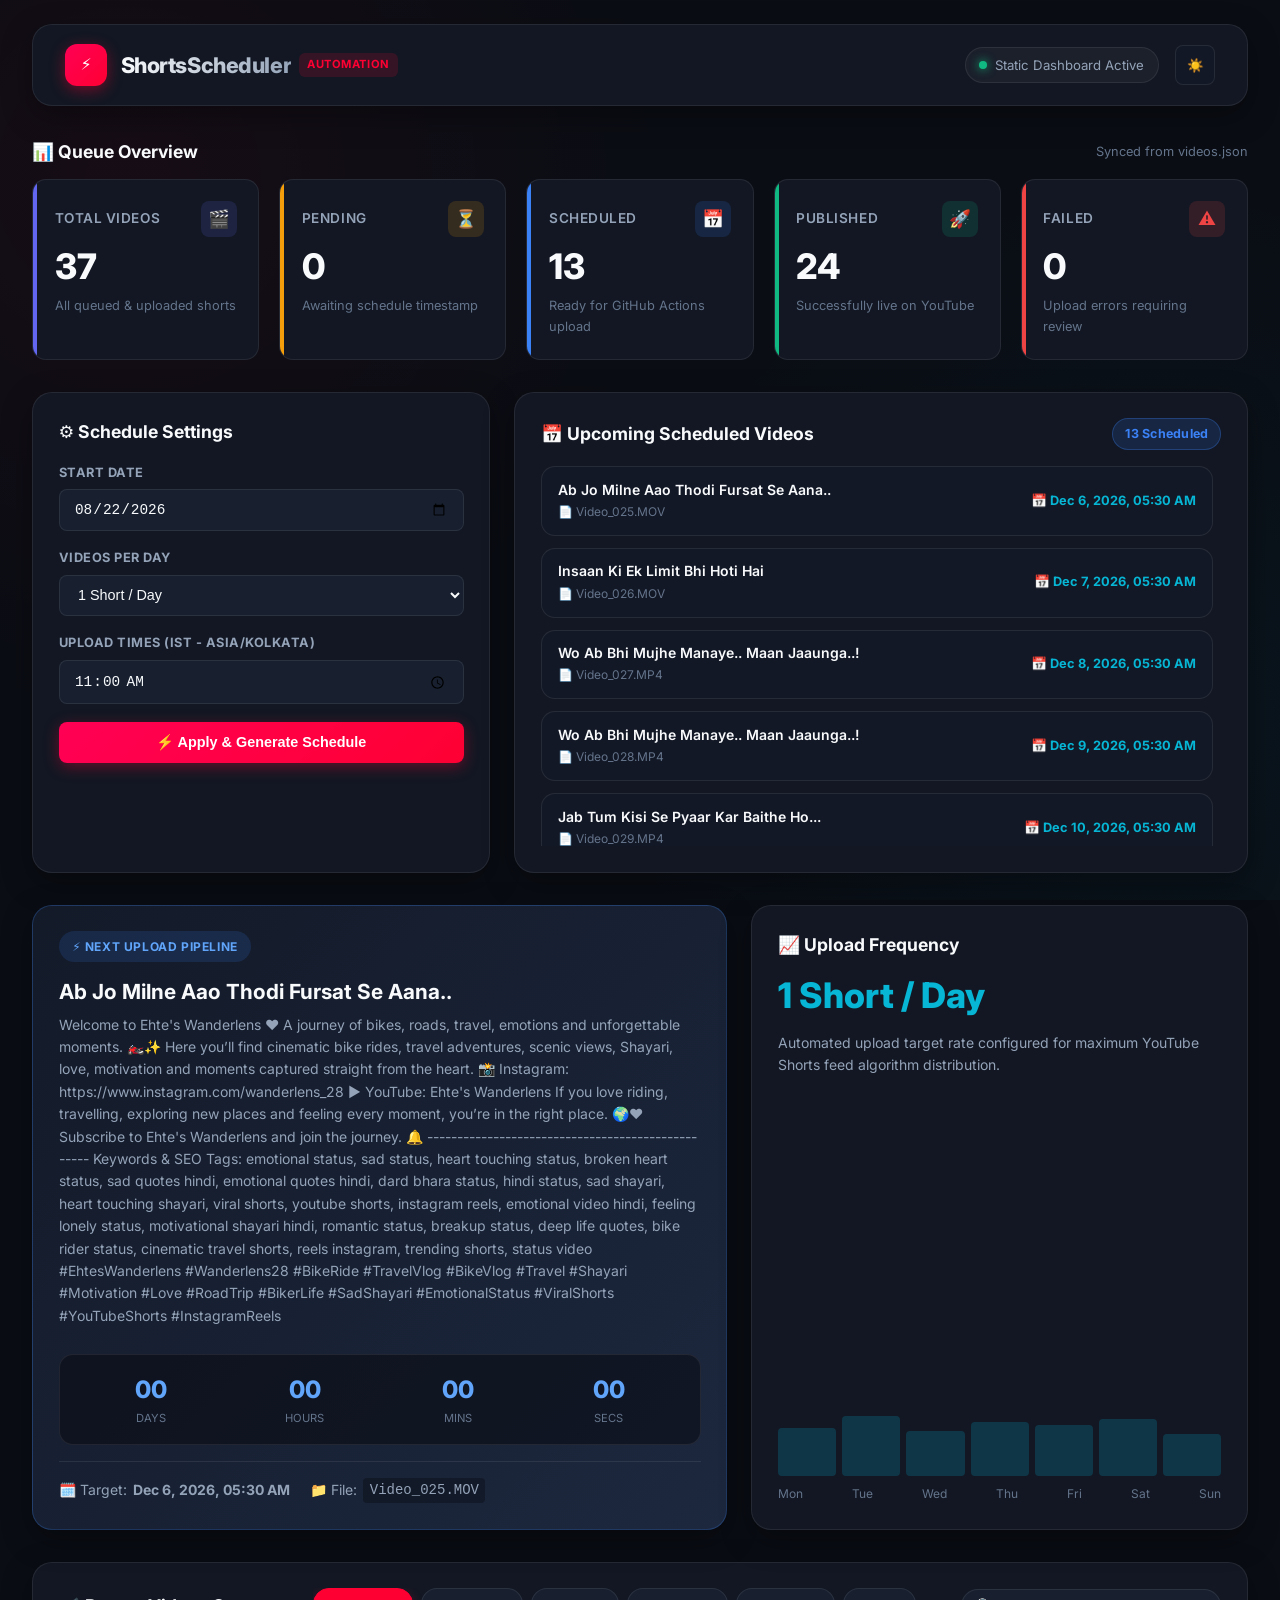
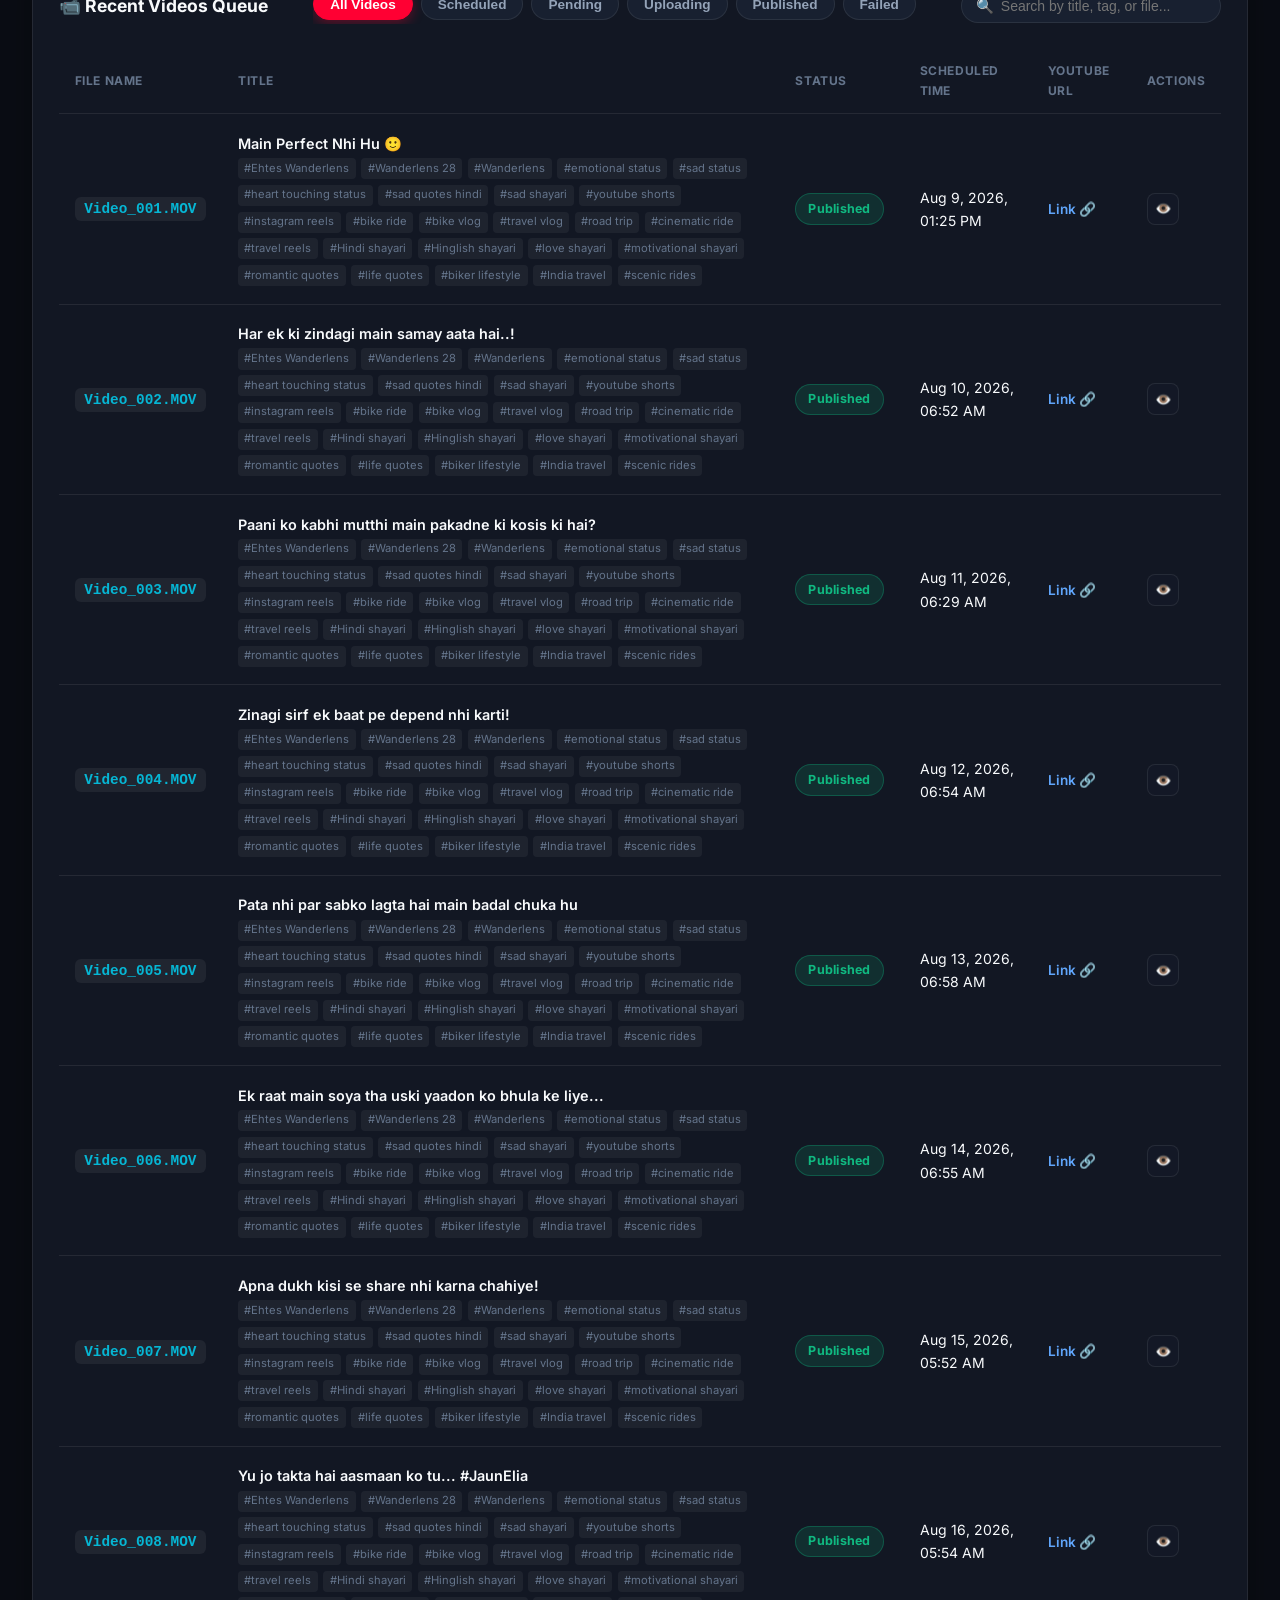
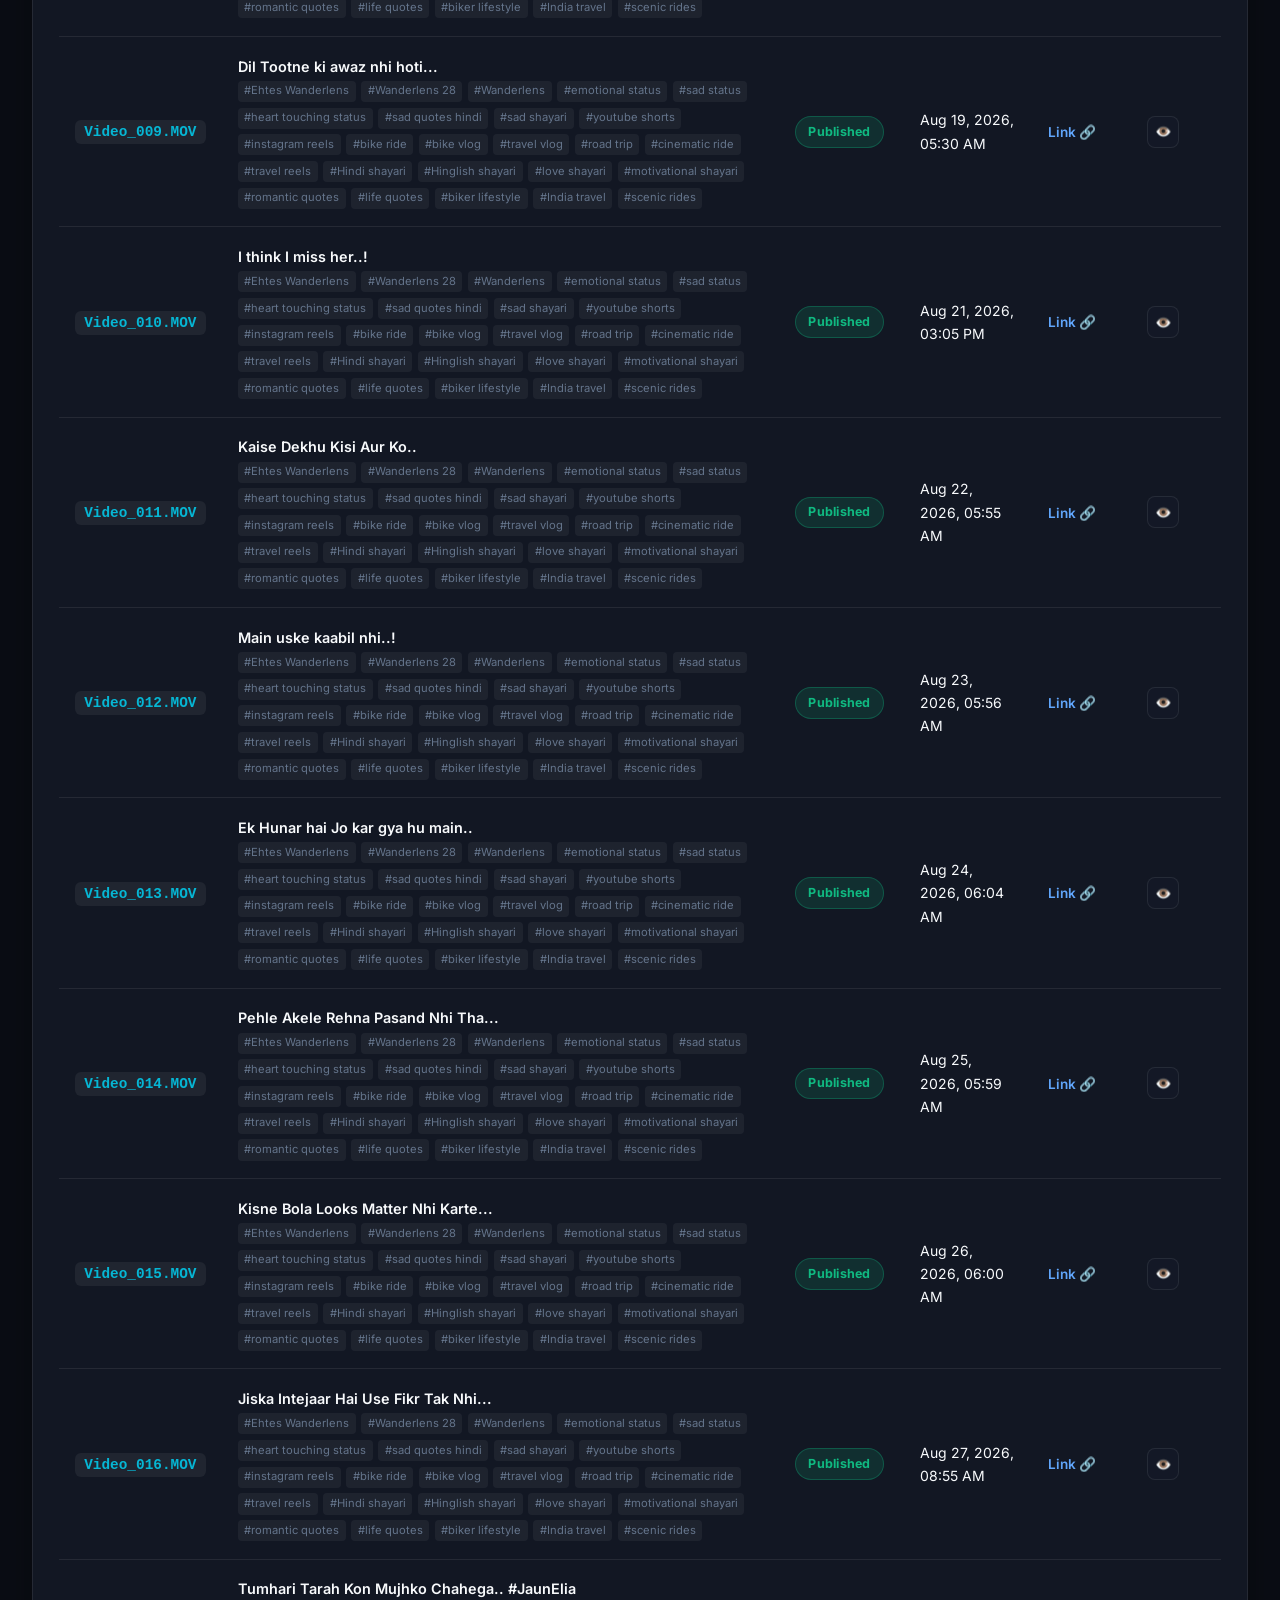
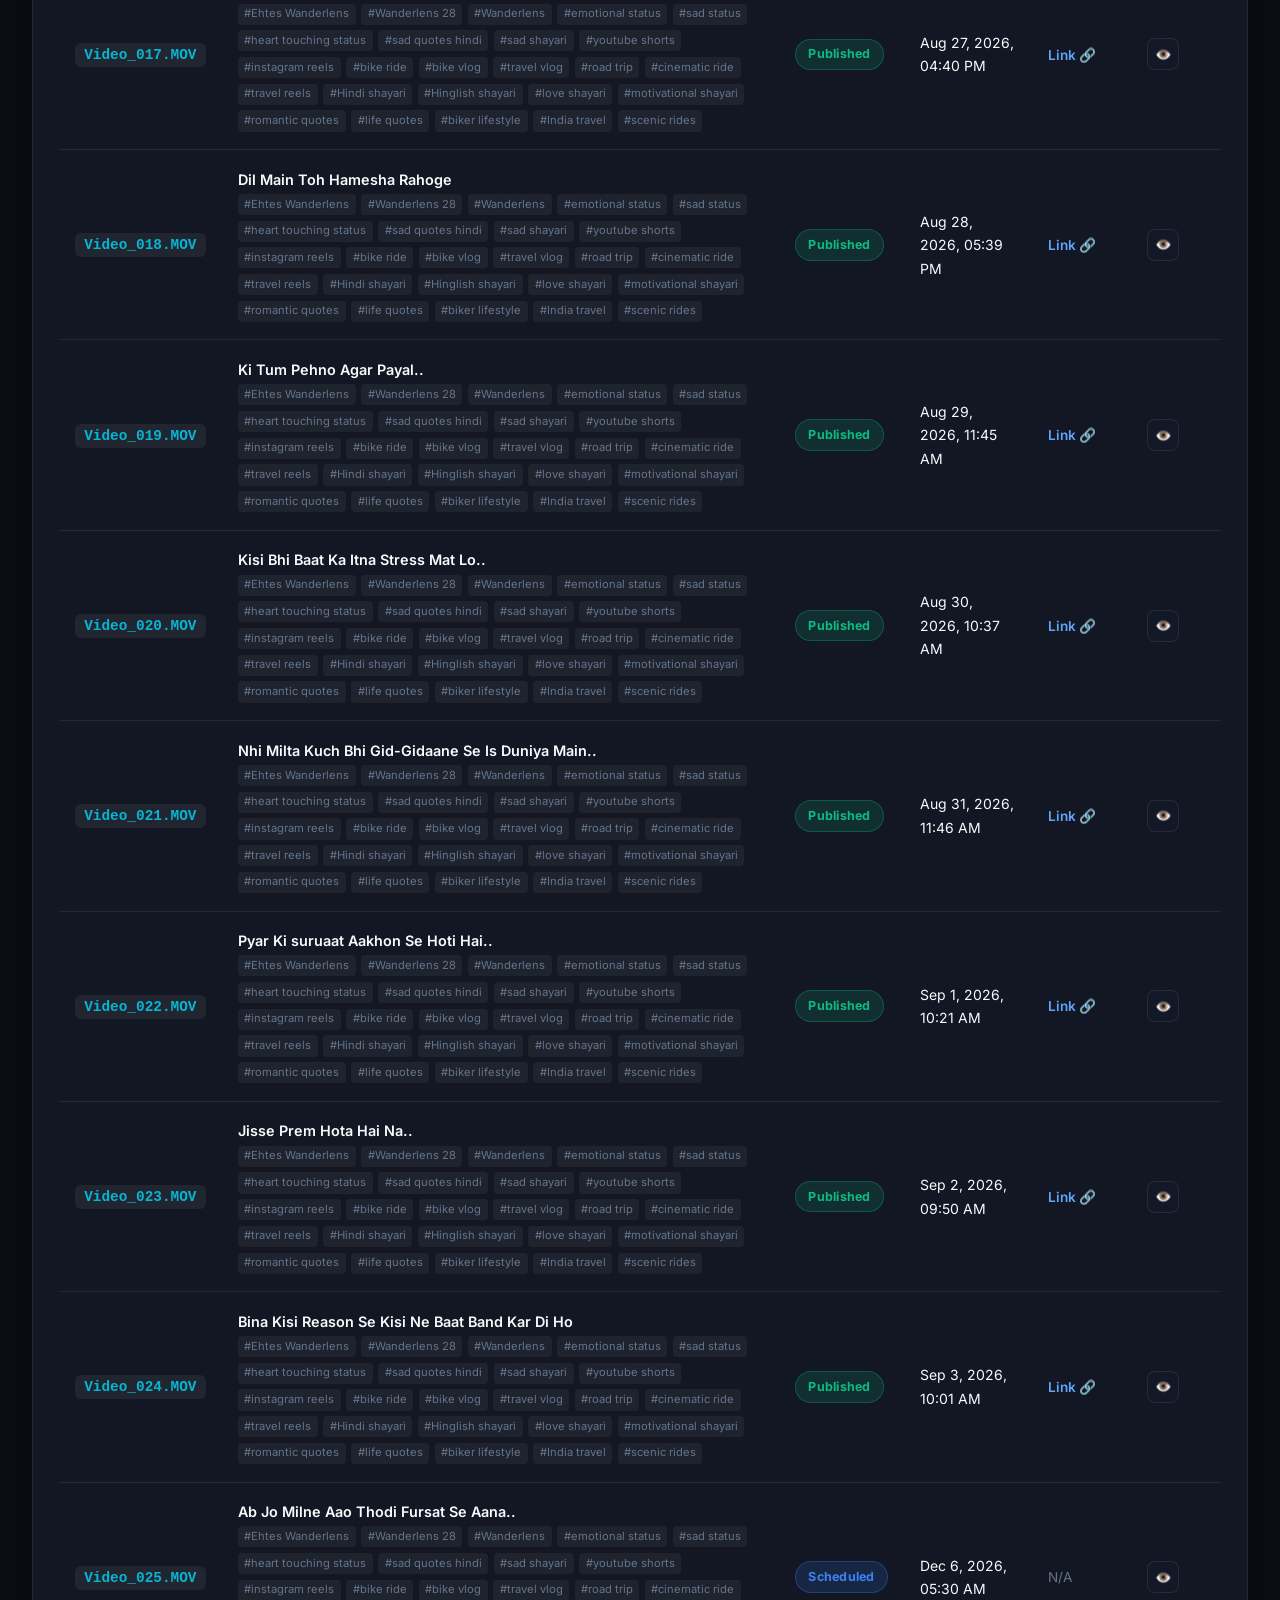
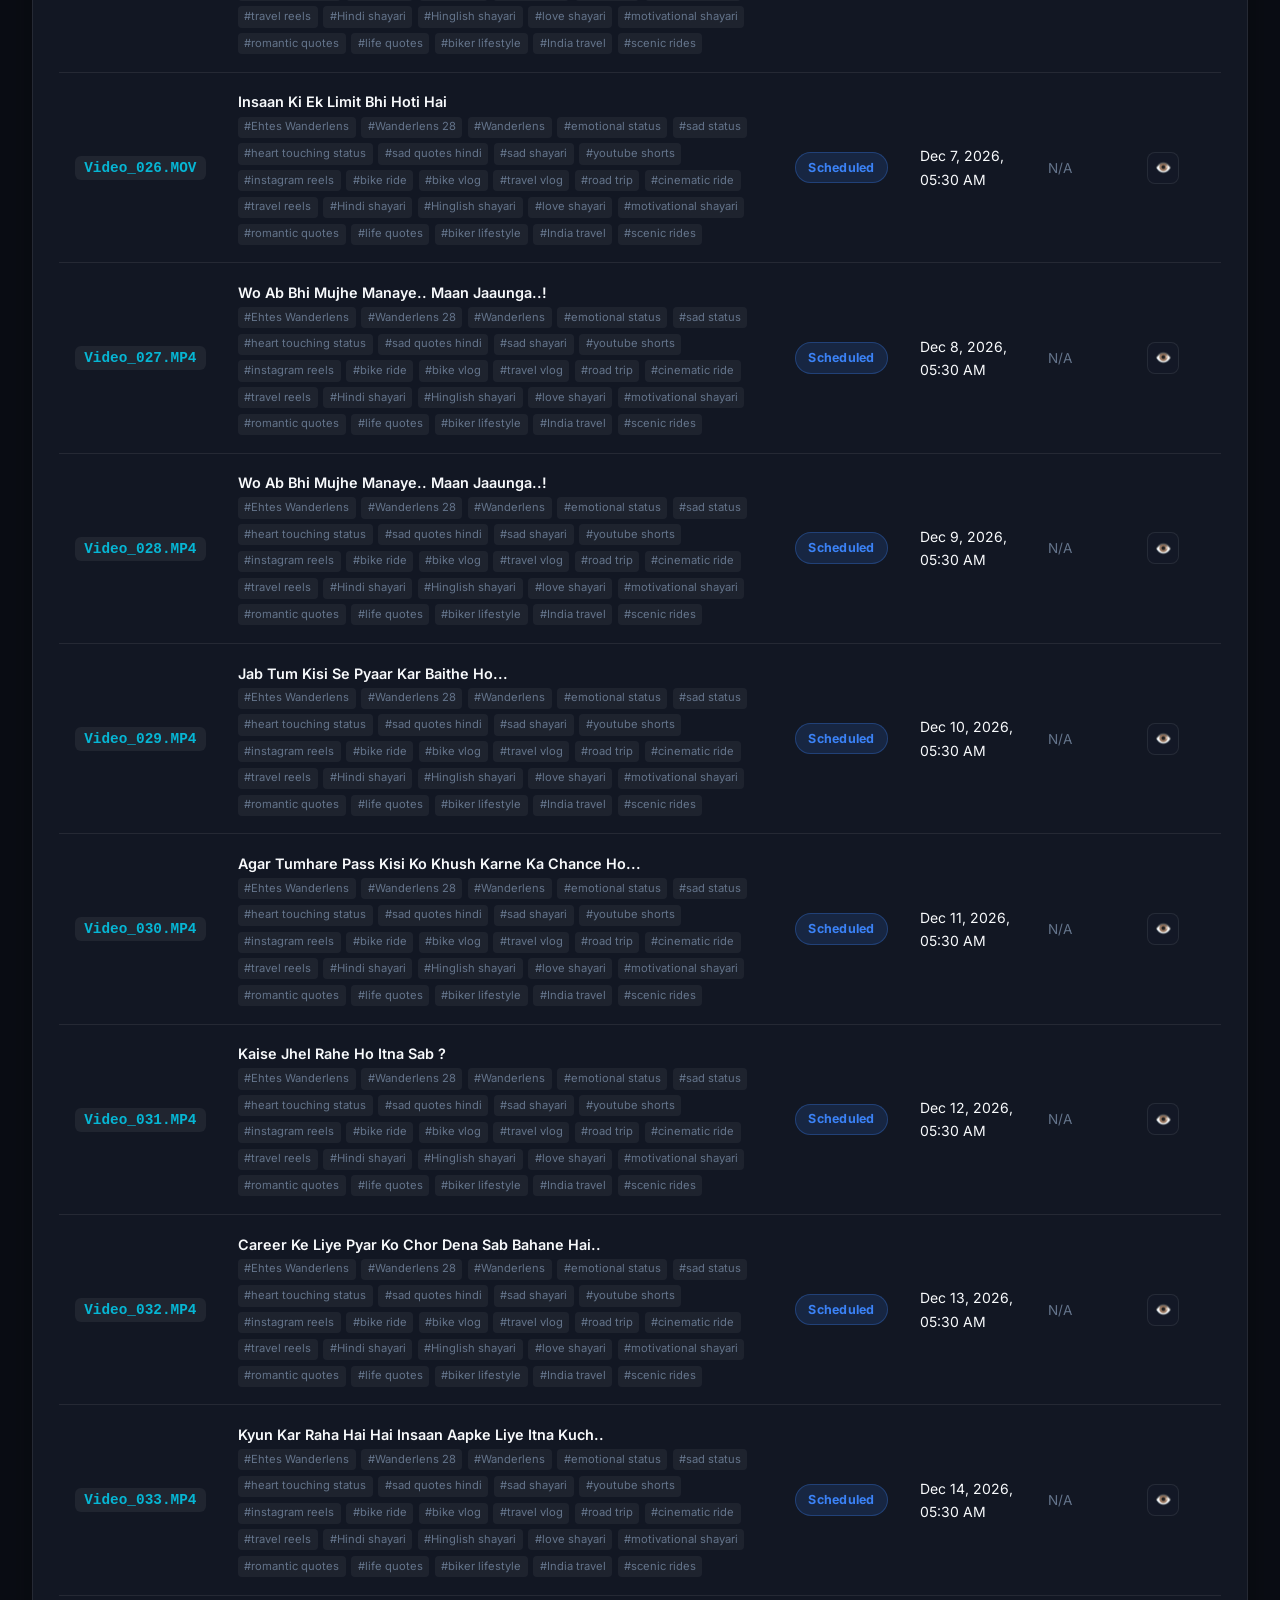
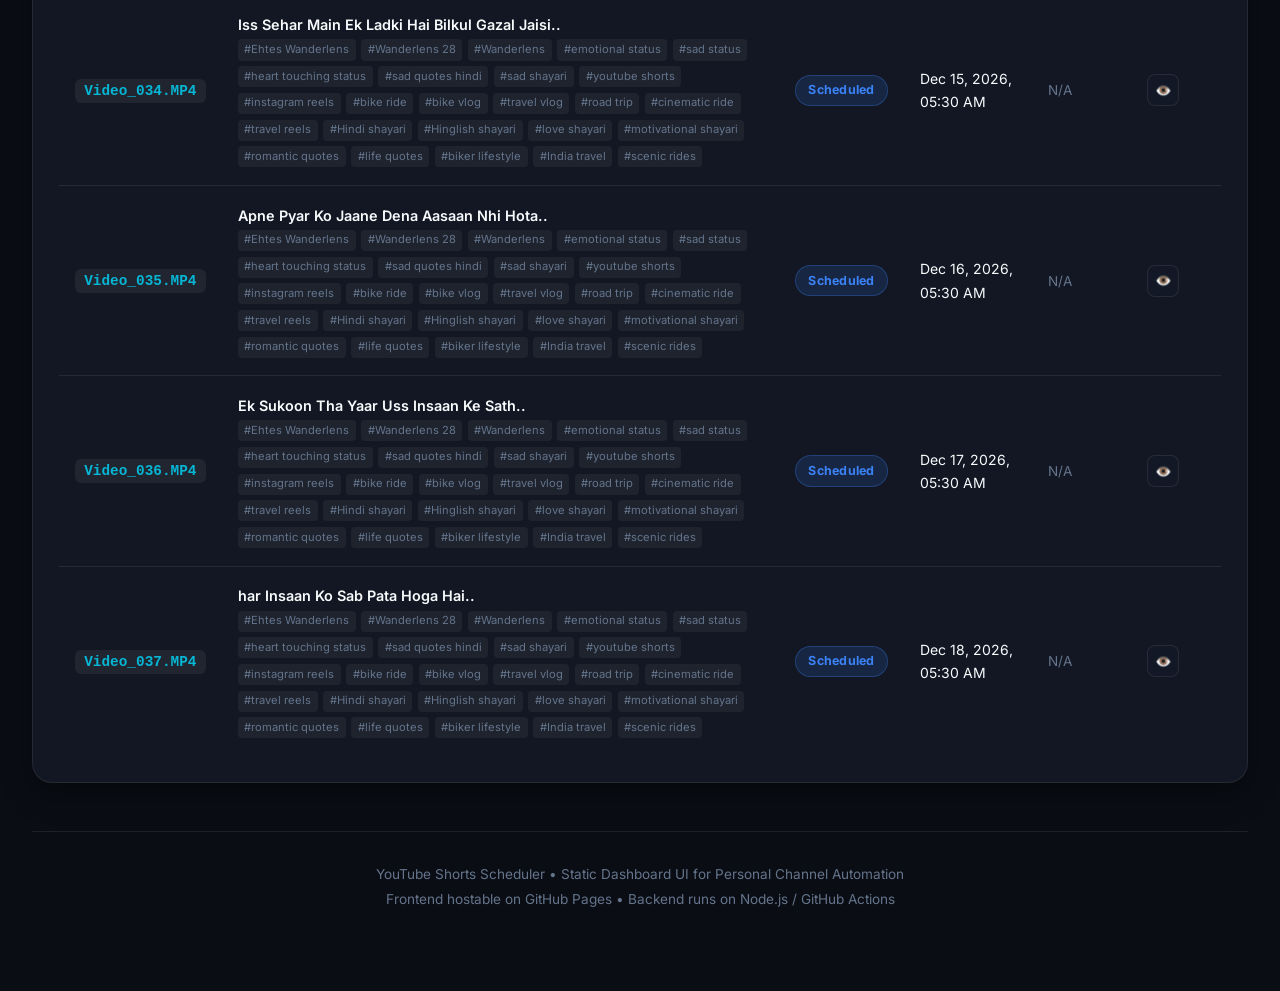
==== frontend/index.html @ 96da0974 "Please provide the file changes or a description of the modifications so I can generate the commit m" ====
<!DOCTYPE html>
<html lang="en" data-theme="dark">
<head>
  <meta charset="UTF-8">
  <meta name="viewport" content="width=device-width, initial-scale=1.0">
  <title>YouTube Shorts Scheduler - Channel Dashboard</title>
  <meta name="description" content="Personal YouTube Shorts automation dashboard for managing video queue, schedule status, and upload metrics.">
  <!-- Fonts -->
  <link rel="preconnect" href="https://fonts.googleapis.com">
  <link rel="preconnect" href="https://fonts.gstatic.com" crossorigin>
  <link href="https://fonts.googleapis.com/css2?family=Inter:wght@400;500;600;700;800&display=swap" rel="stylesheet">
  <!-- Styles -->
  <link rel="stylesheet" href="style.css">
</head>
<body>

  <div class="app-container">
    
    <!-- Header Navbar -->
    <header class="navbar" id="main-header">
      <div class="brand">
        <div class="brand-icon" aria-hidden="true">⚡</div>
        <div>
          <div style="display: flex; align-items: center; gap: 0.5rem;">
            <h1 class="brand-title">ShortsScheduler</h1>
            <span class="brand-badge">Automation</span>
          </div>
        </div>
      </div>

      <div class="nav-actions">
        <div class="mode-tag" title="Static frontend dashboard running without stored API credentials">
          <span class="status-dot"></span>
          <span>Static Dashboard Active</span>
        </div>

        <button id="theme-toggle" class="btn-icon" aria-label="Toggle Theme" title="Toggle Light/Dark Theme">
          🌙
        </button>
      </div>
    </header>

    <!-- Main Content Area -->
    <main class="dashboard-grid">

      <!-- Stats Overview Section -->
      <section aria-labelledby="stats-heading">
        <div class="stats-header">
          <h2 id="stats-heading" class="section-title">📊 Queue Overview</h2>
          <span id="last-updated" style="font-size: 0.8rem; color: var(--text-muted);">Synced from videos.json</span>
        </div>

        <div class="metrics-grid">
          <!-- Total Videos -->
          <article class="stat-card total" id="card-total">
            <div class="stat-top">
              <span class="stat-label">Total Videos</span>
              <div class="stat-icon-wrap">🎬</div>
            </div>
            <div class="stat-value" id="val-total">0</div>
            <div class="stat-subtext">All queued & uploaded shorts</div>
          </article>

          <!-- Pending Videos -->
          <article class="stat-card pending" id="card-pending">
            <div class="stat-top">
              <span class="stat-label">Pending</span>
              <div class="stat-icon-wrap">⏳</div>
            </div>
            <div class="stat-value" id="val-pending">0</div>
            <div class="stat-subtext">Awaiting schedule timestamp</div>
          </article>

          <!-- Scheduled Videos -->
          <article class="stat-card scheduled" id="card-scheduled">
            <div class="stat-top">
              <span class="stat-label">Scheduled</span>
              <div class="stat-icon-wrap">📅</div>
            </div>
            <div class="stat-value" id="val-scheduled">0</div>
            <div class="stat-subtext">Ready for GitHub Actions upload</div>
          </article>

          <!-- Published Videos -->
          <article class="stat-card published" id="card-published">
            <div class="stat-top">
              <span class="stat-label">Published</span>
              <div class="stat-icon-wrap">🚀</div>
            </div>
            <div class="stat-value" id="val-published">0</div>
            <div class="stat-subtext">Successfully live on YouTube</div>
          </article>

          <!-- Failed Videos -->
          <article class="stat-card failed" id="card-failed">
            <div class="stat-top">
              <span class="stat-label">Failed</span>
              <div class="stat-icon-wrap">⚠️</div>
            </div>
            <div class="stat-value" id="val-failed">0</div>
            <div class="stat-subtext">Upload errors requiring review</div>
          </article>
        </div>
      </section>

      <!-- Schedule Automation & Timeline Section -->
      <section class="schedule-section" aria-labelledby="schedule-heading">
        <div class="schedule-grid">
          <!-- Schedule Config Form Card -->
          <div class="schedule-card">
            <h2 id="schedule-heading" class="section-title">⚙️ Schedule Settings</h2>
            
            <form id="schedule-form" class="schedule-form">
              <div class="form-group">
                <label for="sched-start-date">Start Date</label>
                <input type="date" id="sched-start-date" class="form-input" value="2026-08-10">
              </div>

              <div class="form-group">
                <label for="sched-vpd">Videos Per Day</label>
                <select id="sched-vpd" class="form-select">
                  <option value="1">1 Short / Day</option>
                  <option value="2" selected>2 Shorts / Day</option>
                </select>
              </div>

              <div class="form-group">
                <label>Upload Times (IST - Asia/Kolkata)</label>
                <div style="display: flex; gap: 0.5rem;">
                  <input type="time" id="sched-time-1" class="form-input" value="12:30" style="flex: 1;">
                  <input type="time" id="sched-time-2" class="form-input" value="19:30" style="flex: 1;">
                </div>
              </div>

              <button type="submit" id="btn-generate-schedule" class="btn-primary">
                ⚡ Apply & Generate Schedule
              </button>
            </form>
          </div>

          <!-- Calendar / Timeline View -->
          <div class="schedule-card">
            <div style="display: flex; justify-content: space-between; align-items: center; margin-bottom: 1rem;">
              <h3 class="section-title">📅 Upcoming Scheduled Videos</h3>
              <span id="scheduled-count-badge" class="badge-status scheduled">0 Scheduled</span>
            </div>

            <div class="timeline-container" id="timeline-container">
              <!-- Rendered dynamically by app.js -->
            </div>
          </div>
        </div>
      </section>
      <section class="spotlight-grid" aria-labelledby="spotlight-heading">
        <!-- Next Upload Card -->
        <article class="spotlight-card next-upload" id="next-upload-card">
          <div>
            <div class="next-upload-badge">⚡ Next Upload Pipeline</div>
            <h3 class="next-upload-title" id="next-title">Loading next scheduled short...</h3>
            <p id="next-description" style="font-size: 0.875rem; color: var(--text-secondary); margin-bottom: 0.5rem;"></p>
          </div>

          <div>
            <div class="countdown-box" id="countdown-box">
              <div class="countdown-unit">
                <span class="countdown-num" id="cd-days">00</span>
                <span class="countdown-lbl">Days</span>
              </div>
              <div class="countdown-unit">
                <span class="countdown-num" id="cd-hours">00</span>
                <span class="countdown-lbl">Hours</span>
              </div>
              <div class="countdown-unit">
                <span class="countdown-num" id="cd-mins">00</span>
                <span class="countdown-lbl">Mins</span>
              </div>
              <div class="countdown-unit">
                <span class="countdown-num" id="cd-secs">00</span>
                <span class="countdown-lbl">Secs</span>
              </div>
            </div>

            <div class="next-upload-meta">
              <div class="meta-item">
                <span>🗓️ Target:</span>
                <strong id="next-date-formatted">--</strong>
              </div>
              <div class="meta-item">
                <span>📁 File:</span>
                <code id="next-filename" style="background: rgba(0,0,0,0.3); padding: 0.1rem 0.4rem; border-radius: 4px;">--</code>
              </div>
            </div>
          </div>
        </article>

        <!-- Upload Frequency Widget -->
        <article class="spotlight-card frequency-widget">
          <div>
            <h3 class="section-title">📈 Upload Frequency</h3>
            <div class="freq-rate" id="freq-rate-text">1 Short / Day</div>
            <p class="freq-details">Automated upload target rate configured for maximum YouTube Shorts feed algorithm distribution.</p>
          </div>

          <div>
            <div class="freq-bars" id="freq-bars-container">
              <!-- Rendered dynamically by JS -->
            </div>
            <div style="display: flex; justify-content: space-between; margin-top: 0.5rem; font-size: 0.75rem; color: var(--text-muted);">
              <span>Mon</span><span>Tue</span><span>Wed</span><span>Thu</span><span>Fri</span><span>Sat</span><span>Sun</span>
            </div>
          </div>
        </article>
      </section>

      <!-- Video Queue Management & Table -->
      <section class="queue-section" aria-labelledby="recent-videos-heading">
        <div class="queue-controls">
          <h2 id="recent-videos-heading" class="section-title">📹 Recent Videos Queue</h2>

          <!-- Filter Pills -->
          <div class="filter-pills" id="filter-pills">
            <button class="pill-btn active" data-filter="all">All Videos</button>
            <button class="pill-btn" data-filter="scheduled">Scheduled</button>
            <button class="pill-btn" data-filter="pending">Pending</button>
            <button class="pill-btn" data-filter="uploading">Uploading</button>
            <button class="pill-btn" data-filter="published">Published</button>
            <button class="pill-btn" data-filter="failed">Failed</button>
          </div>

          <!-- Search Input -->
          <div class="search-box">
            <span class="search-icon">🔍</span>
            <input type="text" id="search-input" class="search-input" placeholder="Search by title, tag, or file...">
          </div>
        </div>

        <!-- Video Queue Table -->
        <div class="table-responsive">
          <table class="video-table">
            <thead>
              <tr>
                <th>File Name</th>
                <th>Title</th>
                <th>Status</th>
                <th>Scheduled Time</th>
                <th>YouTube URL</th>
                <th>Actions</th>
              </tr>
            </thead>
            <tbody id="video-table-body">
              <!-- Dynamic rows rendered by app.js -->
            </tbody>
          </table>
        </div>

        <div id="empty-state" class="empty-state" style="display: none;">
          <div class="empty-icon">🔍</div>
          <h3>No matching videos found</h3>
          <p>Try adjusting your search criteria or status filter.</p>
        </div>
      </section>

    </main>

    <!-- Footer -->
    <footer class="footer">
      <p>YouTube Shorts Scheduler • Static Dashboard UI for Personal Channel Automation</p>
      <p style="margin-top: 0.25rem;">Frontend hostable on GitHub Pages • Backend runs on Node.js / GitHub Actions</p>
    </footer>

  </div>

  <!-- Detail Modal -->
  <div class="modal-overlay" id="video-modal">
    <div class="modal-card">
      <div class="modal-header">
        <h3 id="modal-title" style="font-weight: 700;">Video Details</h3>
        <button class="modal-close" id="modal-close-btn">&times;</button>
      </div>
      <div id="modal-body">
        <!-- Filled dynamically -->
      </div>
    </div>
  </div>

  <!-- Data & Frontend Logic -->
  <script src="../data/videos.js"></script>
  <script src="../data/schedule.js"></script>
  <script src="app.js"></script>
</body>
</html>
---- frontend/style.css ----
/* ==========================================================================
   YouTube Shorts Scheduler - Theme & Layout Styles
   ========================================================================== */

:root {
  /* Dark Mode Default Theme (Customizable via CSS Variables) */
  --bg-main: #0a0d14;
  --bg-surface: #121723;
  --bg-card: rgba(20, 27, 41, 0.7);
  --bg-card-hover: rgba(28, 38, 58, 0.9);
  --bg-input: #182030;
  --border-color: rgba(255, 255, 255, 0.08);
  --border-highlight: rgba(255, 255, 255, 0.18);

  /* Typography Colors */
  --text-primary: #f8fafc;
  --text-secondary: #94a3b8;
  --text-muted: #64748b;

  /* Primary YouTube Brand & Accent Colors */
  --brand-red: #ff0033;
  --accent-cyan: #06b6d4;
  --accent-purple: #8b5cf6;

  /* Metric & Status Colors */
  --color-total: #6366f1;
  --color-pending: #f59e0b;
  --color-scheduled: #3b82f6;
  --color-uploading: #a855f7;
  --color-published: #10b981;
  --color-failed: #ef4444;

  /* Layout & Design System Tokens */
  --radius-sm: 8px;
  --radius-md: 14px;
  --radius-lg: 20px;
  --shadow-glow: 0 0 30px rgba(255, 0, 51, 0.15);
  --shadow-card: 0 10px 30px rgba(0, 0, 0, 0.35);
  --transition-fast: all 0.2s ease;
  --transition-smooth: all 0.3s cubic-bezier(0.4, 0, 0.2, 1);
}

/* Light Theme Variables Toggle Class */
[data-theme="light"] {
  --bg-main: #f1f5f9;
  --bg-surface: #ffffff;
  --bg-card: rgba(255, 255, 255, 0.85);
  --bg-card-hover: rgba(241, 245, 249, 1);
  --bg-input: #e2e8f0;
  --border-color: rgba(0, 0, 0, 0.08);
  --border-highlight: rgba(0, 0, 0, 0.18);
  --text-primary: #0f172a;
  --text-secondary: #475569;
  --text-muted: #94a3b8;
  --shadow-card: 0 10px 30px rgba(0, 0, 0, 0.06);
}

/* Global Reset & Base Typography */
*, *::before, *::after {
  box-sizing: border-box;
  margin: 0;
  padding: 0;
}

body {
  font-family: 'Inter', system-ui, -apple-system, BlinkMacSystemFont, 'Segoe UI', Roboto, Oxygen, Ubuntu, Cantarell, sans-serif;
  background-color: var(--bg-main);
  color: var(--text-primary);
  line-height: 1.6;
  min-height: 100vh;
  display: flex;
  flex-direction: column;
  background-image: 
    radial-gradient(circle at 10% 20%, rgba(255, 0, 51, 0.05) 0%, transparent 40%),
    radial-gradient(circle at 90% 80%, rgba(6, 182, 212, 0.05) 0%, transparent 40%);
  background-attachment: fixed;
}

/* App Container */
.app-container {
  width: 100%;
  max-width: 1380px;
  margin: 0 auto;
  padding: 1.5rem 2rem 3rem 2rem;
  flex: 1;
}

/* Header Navbar */
.navbar {
  display: flex;
  justify-content: space-between;
  align-items: center;
  padding: 1.2rem 2rem;
  background: var(--bg-surface);
  border: 1px solid var(--border-color);
  border-radius: var(--radius-lg);
  backdrop-filter: blur(12px);
  margin-bottom: 2rem;
  box-shadow: var(--shadow-card);
}

.brand {
  display: flex;
  align-items: center;
  gap: 0.85rem;
}

.brand-icon {
  width: 42px;
  height: 42px;
  background: linear-gradient(135deg, #ff0055, var(--brand-red));
  border-radius: 12px;
  display: flex;
  align-items: center;
  justify-content: center;
  color: #ffffff;
  box-shadow: 0 4px 15px rgba(255, 0, 51, 0.4);
}

.brand-title {
  font-size: 1.35rem;
  font-weight: 800;
  letter-spacing: -0.02em;
  background: linear-gradient(90deg, var(--text-primary), var(--text-secondary));
  -webkit-background-clip: text;
  -webkit-text-fill-color: transparent;
}

.brand-badge {
  font-size: 0.7rem;
  font-weight: 700;
  padding: 0.2rem 0.5rem;
  border-radius: 6px;
  background: rgba(255, 0, 51, 0.15);
  color: var(--brand-red);
  text-transform: uppercase;
  letter-spacing: 0.05em;
}

.nav-actions {
  display: flex;
  align-items: center;
  gap: 1rem;
}

.mode-tag {
  display: inline-flex;
  align-items: center;
  gap: 0.5rem;
  font-size: 0.825rem;
  color: var(--text-secondary);
  background: rgba(255, 255, 255, 0.04);
  padding: 0.4rem 0.85rem;
  border-radius: 30px;
  border: 1px solid var(--border-color);
}

.status-dot {
  width: 8px;
  height: 8px;
  border-radius: 50%;
  background-color: var(--color-published);
  box-shadow: 0 0 10px var(--color-published);
}

.btn-icon {
  background: var(--bg-card);
  border: 1px solid var(--border-color);
  color: var(--text-primary);
  width: 40px;
  height: 40px;
  border-radius: var(--radius-sm);
  cursor: pointer;
  display: flex;
  align-items: center;
  justify-content: center;
  transition: var(--transition-fast);
}

.btn-icon:hover {
  background: var(--bg-card-hover);
  border-color: var(--border-highlight);
  transform: translateY(-2px);
}

/* Dashboard Layout Grid */
.dashboard-grid {
  display: flex;
  flex-direction: column;
  gap: 2rem;
}

/* Stats Metrics Cards */
.stats-header {
  display: flex;
  justify-content: space-between;
  align-items: center;
  margin-bottom: 0.75rem;
}

.section-title {
  font-size: 1.1rem;
  font-weight: 700;
  color: var(--text-primary);
  display: flex;
  align-items: center;
  gap: 0.5rem;
}

.metrics-grid {
  display: grid;
  grid-template-columns: repeat(auto-fit, minmax(200px, 1fr));
  gap: 1.25rem;
}

.stat-card {
  background: var(--bg-surface);
  border: 1px solid var(--border-color);
  border-radius: var(--radius-md);
  padding: 1.35rem;
  display: flex;
  flex-direction: column;
  gap: 0.75rem;
  position: relative;
  overflow: hidden;
  transition: var(--transition-smooth);
}

.stat-card::before {
  content: '';
  position: absolute;
  top: 0;
  left: 0;
  width: 4px;
  height: 100%;
}

.stat-card:hover {
  transform: translateY(-3px);
  border-color: var(--border-highlight);
  box-shadow: var(--shadow-card);
}

.stat-card.total::before { background-color: var(--color-total); }
.stat-card.pending::before { background-color: var(--color-pending); }
.stat-card.scheduled::before { background-color: var(--color-scheduled); }
.stat-card.published::before { background-color: var(--color-published); }
.stat-card.failed::before { background-color: var(--color-failed); }

.stat-top {
  display: flex;
  justify-content: space-between;
  align-items: center;
}

.stat-label {
  font-size: 0.85rem;
  font-weight: 600;
  color: var(--text-secondary);
  text-transform: uppercase;
  letter-spacing: 0.04em;
}

.stat-icon-wrap {
  width: 36px;
  height: 36px;
  border-radius: var(--radius-sm);
  display: flex;
  align-items: center;
  justify-content: center;
  font-size: 1.1rem;
}

.stat-card.total .stat-icon-wrap { background: rgba(99, 102, 241, 0.15); color: var(--color-total); }
.stat-card.pending .stat-icon-wrap { background: rgba(245, 158, 11, 0.15); color: var(--color-pending); }
.stat-card.scheduled .stat-icon-wrap { background: rgba(59, 130, 246, 0.15); color: var(--color-scheduled); }
.stat-card.published .stat-icon-wrap { background: rgba(16, 185, 129, 0.15); color: var(--color-published); }
.stat-card.failed .stat-icon-wrap { background: rgba(239, 68, 68, 0.15); color: var(--color-failed); }

.stat-value {
  font-size: 2.2rem;
  font-weight: 800;
  color: var(--text-primary);
  line-height: 1;
}

.stat-subtext {
  font-size: 0.8rem;
  color: var(--text-muted);
}

/* Feature Spotlight Grid (Next Upload + Frequency) */
.spotlight-grid {
  display: grid;
  grid-template-columns: 1.4fr 1fr;
  gap: 1.5rem;
}

.spotlight-card {
  background: var(--bg-surface);
  border: 1px solid var(--border-color);
  border-radius: var(--radius-lg);
  padding: 1.6rem;
  display: flex;
  flex-direction: column;
  justify-content: space-between;
  position: relative;
  overflow: hidden;
  box-shadow: var(--shadow-card);
}

.spotlight-card.next-upload {
  background: linear-gradient(135deg, rgba(20, 27, 41, 0.95), rgba(30, 42, 65, 0.95));
  border: 1px solid rgba(59, 130, 246, 0.25);
}

.next-upload-badge {
  display: inline-flex;
  align-items: center;
  gap: 0.4rem;
  padding: 0.35rem 0.85rem;
  background: rgba(59, 130, 246, 0.15);
  color: #60a5fa;
  border-radius: 20px;
  font-size: 0.75rem;
  font-weight: 700;
  text-transform: uppercase;
  letter-spacing: 0.05em;
  margin-bottom: 1rem;
  width: fit-content;
}

.next-upload-title {
  font-size: 1.3rem;
  font-weight: 700;
  margin-bottom: 0.5rem;
  color: var(--text-primary);
  line-height: 1.35;
}

.next-upload-meta {
  display: flex;
  flex-wrap: wrap;
  gap: 1.25rem;
  margin-top: 1rem;
  padding-top: 1rem;
  border-top: 1px solid var(--border-color);
  font-size: 0.875rem;
  color: var(--text-secondary);
}

.meta-item {
  display: flex;
  align-items: center;
  gap: 0.4rem;
}

.countdown-box {
  background: rgba(10, 13, 20, 0.6);
  border: 1px solid var(--border-color);
  border-radius: var(--radius-md);
  padding: 1rem;
  display: flex;
  align-items: center;
  justify-content: space-around;
  margin-top: 1.2rem;
}

.countdown-unit {
  display: flex;
  flex-direction: column;
  align-items: center;
}

.countdown-num {
  font-size: 1.5rem;
  font-weight: 800;
  color: #60a5fa;
}

.countdown-lbl {
  font-size: 0.7rem;
  text-transform: uppercase;
  color: var(--text-muted);
}

.frequency-widget {
  display: flex;
  flex-direction: column;
  justify-content: space-between;
}

.freq-rate {
  font-size: 2.2rem;
  font-weight: 800;
  color: var(--accent-cyan);
  margin: 0.5rem 0;
}

.freq-details {
  font-size: 0.875rem;
  color: var(--text-secondary);
}

.freq-bars {
  display: flex;
  align-items: flex-end;
  gap: 6px;
  height: 60px;
  margin-top: 1.2rem;
}

.freq-bar {
  flex: 1;
  background: rgba(6, 182, 212, 0.2);
  border-radius: 4px;
  transition: var(--transition-fast);
  position: relative;
}

.freq-bar.active {
  background: var(--accent-cyan);
  box-shadow: 0 0 10px rgba(6, 182, 212, 0.4);
}

/* Queue Table / List Section */
.queue-section {
  background: var(--bg-surface);
  border: 1px solid var(--border-color);
  border-radius: var(--radius-lg);
  padding: 1.6rem;
  box-shadow: var(--shadow-card);
}

.queue-controls {
  display: flex;
  justify-content: space-between;
  align-items: center;
  flex-wrap: wrap;
  gap: 1rem;
  margin-bottom: 1.5rem;
}

.filter-pills {
  display: flex;
  gap: 0.5rem;
  overflow-x: auto;
  padding-bottom: 0.25rem;
}

.pill-btn {
  background: var(--bg-input);
  border: 1px solid var(--border-color);
  color: var(--text-secondary);
  padding: 0.45rem 1rem;
  border-radius: 30px;
  font-size: 0.85rem;
  font-weight: 600;
  cursor: pointer;
  transition: var(--transition-fast);
  white-space: nowrap;
}

.pill-btn:hover {
  border-color: var(--border-highlight);
  color: var(--text-primary);
}

.pill-btn.active {
  background: var(--brand-red);
  color: #ffffff;
  border-color: var(--brand-red);
  box-shadow: 0 4px 12px rgba(255, 0, 51, 0.3);
}

.search-box {
  position: relative;
  min-width: 260px;
}

.search-input {
  width: 100%;
  background: var(--bg-input);
  border: 1px solid var(--border-color);
  color: var(--text-primary);
  padding: 0.5rem 1rem 0.5rem 2.4rem;
  border-radius: 30px;
  font-size: 0.875rem;
  outline: none;
  transition: var(--transition-fast);
}

.search-input:focus {
  border-color: var(--brand-red);
  box-shadow: 0 0 0 3px rgba(255, 0, 51, 0.15);
}

.search-icon {
  position: absolute;
  left: 0.9rem;
  top: 50%;
  transform: translateY(-50%);
  color: var(--text-muted);
  font-size: 0.9rem;
}

/* Video Items Table & Cards */
.table-responsive {
  width: 100%;
  overflow-x: auto;
}

.video-table {
  width: 100%;
  border-collapse: collapse;
  text-align: left;
}

.video-table th {
  padding: 0.85rem 1rem;
  font-size: 0.75rem;
  font-weight: 700;
  text-transform: uppercase;
  letter-spacing: 0.05em;
  color: var(--text-muted);
  border-bottom: 1px solid var(--border-color);
}

.video-table td {
  padding: 1.1rem 1rem;
  border-bottom: 1px solid var(--border-color);
  font-size: 0.9rem;
  vertical-align: middle;
}

.video-table tr:last-child td {
  border-bottom: none;
}

.video-table tr:hover td {
  background: rgba(255, 255, 255, 0.02);
}

.video-cell {
  display: flex;
  align-items: center;
  gap: 1rem;
}

.video-thumb {
  width: 50px;
  height: 65px;
  background: #1e293b;
  border-radius: var(--radius-sm);
  display: flex;
  align-items: center;
  justify-content: center;
  color: var(--text-muted);
  flex-shrink: 0;
  border: 1px solid var(--border-color);
  position: relative;
  overflow: hidden;
}

.video-thumb::after {
  content: '▶';
  font-size: 0.8rem;
  color: rgba(255, 255, 255, 0.7);
}

.video-info-title {
  font-weight: 600;
  color: var(--text-primary);
  line-height: 1.3;
  margin-bottom: 0.25rem;
  display: -webkit-box;
  -webkit-line-clamp: 2;
  -webkit-box-orient: vertical;
  overflow: hidden;
}

.video-tags {
  display: flex;
  gap: 0.35rem;
  flex-wrap: wrap;
}

.tag-badge {
  font-size: 0.7rem;
  color: var(--text-muted);
  background: rgba(255, 255, 255, 0.05);
  padding: 0.1rem 0.4rem;
  border-radius: 4px;
}

/* Status Badge Styles */
.badge-status {
  display: inline-flex;
  align-items: center;
  gap: 0.4rem;
  padding: 0.3rem 0.75rem;
  border-radius: 20px;
  font-size: 0.78rem;
  font-weight: 700;
  text-transform: capitalize;
  letter-spacing: 0.02em;
}

.badge-status.pending { background: rgba(245, 158, 11, 0.15); color: var(--color-pending); border: 1px solid rgba(245, 158, 11, 0.3); }
.badge-status.scheduled { background: rgba(59, 130, 246, 0.15); color: var(--color-scheduled); border: 1px solid rgba(59, 130, 246, 0.3); }
.badge-status.uploading { background: rgba(168, 85, 247, 0.15); color: var(--color-uploading); border: 1px solid rgba(168, 85, 247, 0.3); }
.badge-status.published { background: rgba(16, 185, 129, 0.15); color: var(--color-published); border: 1px solid rgba(16, 185, 129, 0.3); }
.badge-status.failed { background: rgba(239, 68, 68, 0.15); color: var(--color-failed); border: 1px solid rgba(239, 68, 68, 0.3); }

/* Schedule Section & Forms */
.schedule-grid {
  display: grid;
  grid-template-columns: 1fr 1.6fr;
  gap: 1.5rem;
}

.schedule-card {
  background: var(--bg-surface);
  border: 1px solid var(--border-color);
  border-radius: var(--radius-lg);
  padding: 1.6rem;
  box-shadow: var(--shadow-card);
}

.schedule-form {
  display: flex;
  flex-direction: column;
  gap: 1.1rem;
  margin-top: 1rem;
}

.form-group {
  display: flex;
  flex-direction: column;
  gap: 0.4rem;
}

.form-group label {
  font-size: 0.8rem;
  font-weight: 700;
  text-transform: uppercase;
  color: var(--text-secondary);
  letter-spacing: 0.04em;
}

.form-input, .form-select {
  background: var(--bg-input);
  border: 1px solid var(--border-color);
  color: var(--text-primary);
  padding: 0.65rem 0.9rem;
  border-radius: var(--radius-sm);
  font-size: 0.9rem;
  outline: none;
  transition: var(--transition-fast);
}

.form-input:focus, .form-select:focus {
  border-color: var(--brand-red);
  box-shadow: 0 0 0 3px rgba(255, 0, 51, 0.15);
}

.btn-primary {
  background: linear-gradient(135deg, #ff0055, var(--brand-red));
  border: none;
  color: #ffffff;
  padding: 0.75rem 1.2rem;
  border-radius: var(--radius-sm);
  font-size: 0.9rem;
  font-weight: 700;
  cursor: pointer;
  box-shadow: 0 4px 15px rgba(255, 0, 51, 0.35);
  transition: var(--transition-fast);
}

.btn-primary:hover {
  transform: translateY(-2px);
  box-shadow: 0 6px 20px rgba(255, 0, 51, 0.5);
}

/* Timeline Calendar View */
.timeline-container {
  display: flex;
  flex-direction: column;
  gap: 0.75rem;
  max-height: 380px;
  overflow-y: auto;
  padding-right: 0.5rem;
}

.timeline-item {
  background: var(--bg-card);
  border: 1px solid var(--border-color);
  border-radius: var(--radius-md);
  padding: 0.85rem 1rem;
  display: flex;
  justify-content: space-between;
  align-items: center;
  gap: 1rem;
  transition: var(--transition-fast);
}

.timeline-item:hover {
  border-color: var(--border-highlight);
  background: var(--bg-card-hover);
}

.timeline-date {
  font-size: 0.8rem;
  font-weight: 700;
  color: var(--accent-cyan);
  white-space: nowrap;
}

.timeline-title {
  font-size: 0.875rem;
  font-weight: 600;
  color: var(--text-primary);
  line-height: 1.3;
}


/* Empty Queue State */
.empty-state {
  text-align: center;
  padding: 3rem 1rem;
  color: var(--text-muted);
}

.empty-icon {
  font-size: 2.5rem;
  margin-bottom: 0.5rem;
  opacity: 0.5;
}

/* Modal Window for Preview */
.modal-overlay {
  position: fixed;
  top: 0;
  left: 0;
  width: 100vw;
  height: 100vh;
  background: rgba(0, 0, 0, 0.75);
  backdrop-filter: blur(6px);
  display: flex;
  align-items: center;
  justify-content: center;
  z-index: 1000;
  opacity: 0;
  pointer-events: none;
  transition: var(--transition-fast);
}

.modal-overlay.active {
  opacity: 1;
  pointer-events: auto;
}

.modal-card {
  background: var(--bg-surface);
  border: 1px solid var(--border-highlight);
  border-radius: var(--radius-lg);
  width: 90%;
  max-width: 580px;
  padding: 1.8rem;
  box-shadow: 0 20px 50px rgba(0, 0, 0, 0.5);
  transform: translateY(20px);
  transition: var(--transition-smooth);
}

.modal-overlay.active .modal-card {
  transform: translateY(0);
}

.modal-header {
  display: flex;
  justify-content: space-between;
  align-items: center;
  margin-bottom: 1.2rem;
}

.modal-close {
  background: transparent;
  border: none;
  color: var(--text-secondary);
  font-size: 1.5rem;
  cursor: pointer;
}

/* Footer */
.footer {
  text-align: center;
  padding: 2rem 0;
  margin-top: 3rem;
  font-size: 0.85rem;
  color: var(--text-muted);
  border-top: 1px solid var(--border-color);
}

/* Responsive Media Queries */
@media (max-width: 1024px) {
  .spotlight-grid {
    grid-template-columns: 1fr;
  }
}

@media (max-width: 768px) {
  .app-container {
    padding: 1rem;
  }

  .navbar {
    flex-direction: column;
    align-items: flex-start;
    gap: 1rem;
    padding: 1rem;
  }

  .nav-actions {
    width: 100%;
    justify-content: space-between;
  }

  .metrics-grid {
    grid-template-columns: repeat(2, 1fr);
  }

  .queue-controls {
    flex-direction: column;
    align-items: stretch;
  }

  .search-box {
    width: 100%;
  }

  .video-table th:nth-child(4),
  .video-table td:nth-child(4) {
    display: none;
  }
}

@media (max-width: 480px) {
  .metrics-grid {
    grid-template-columns: 1fr;
  }
}
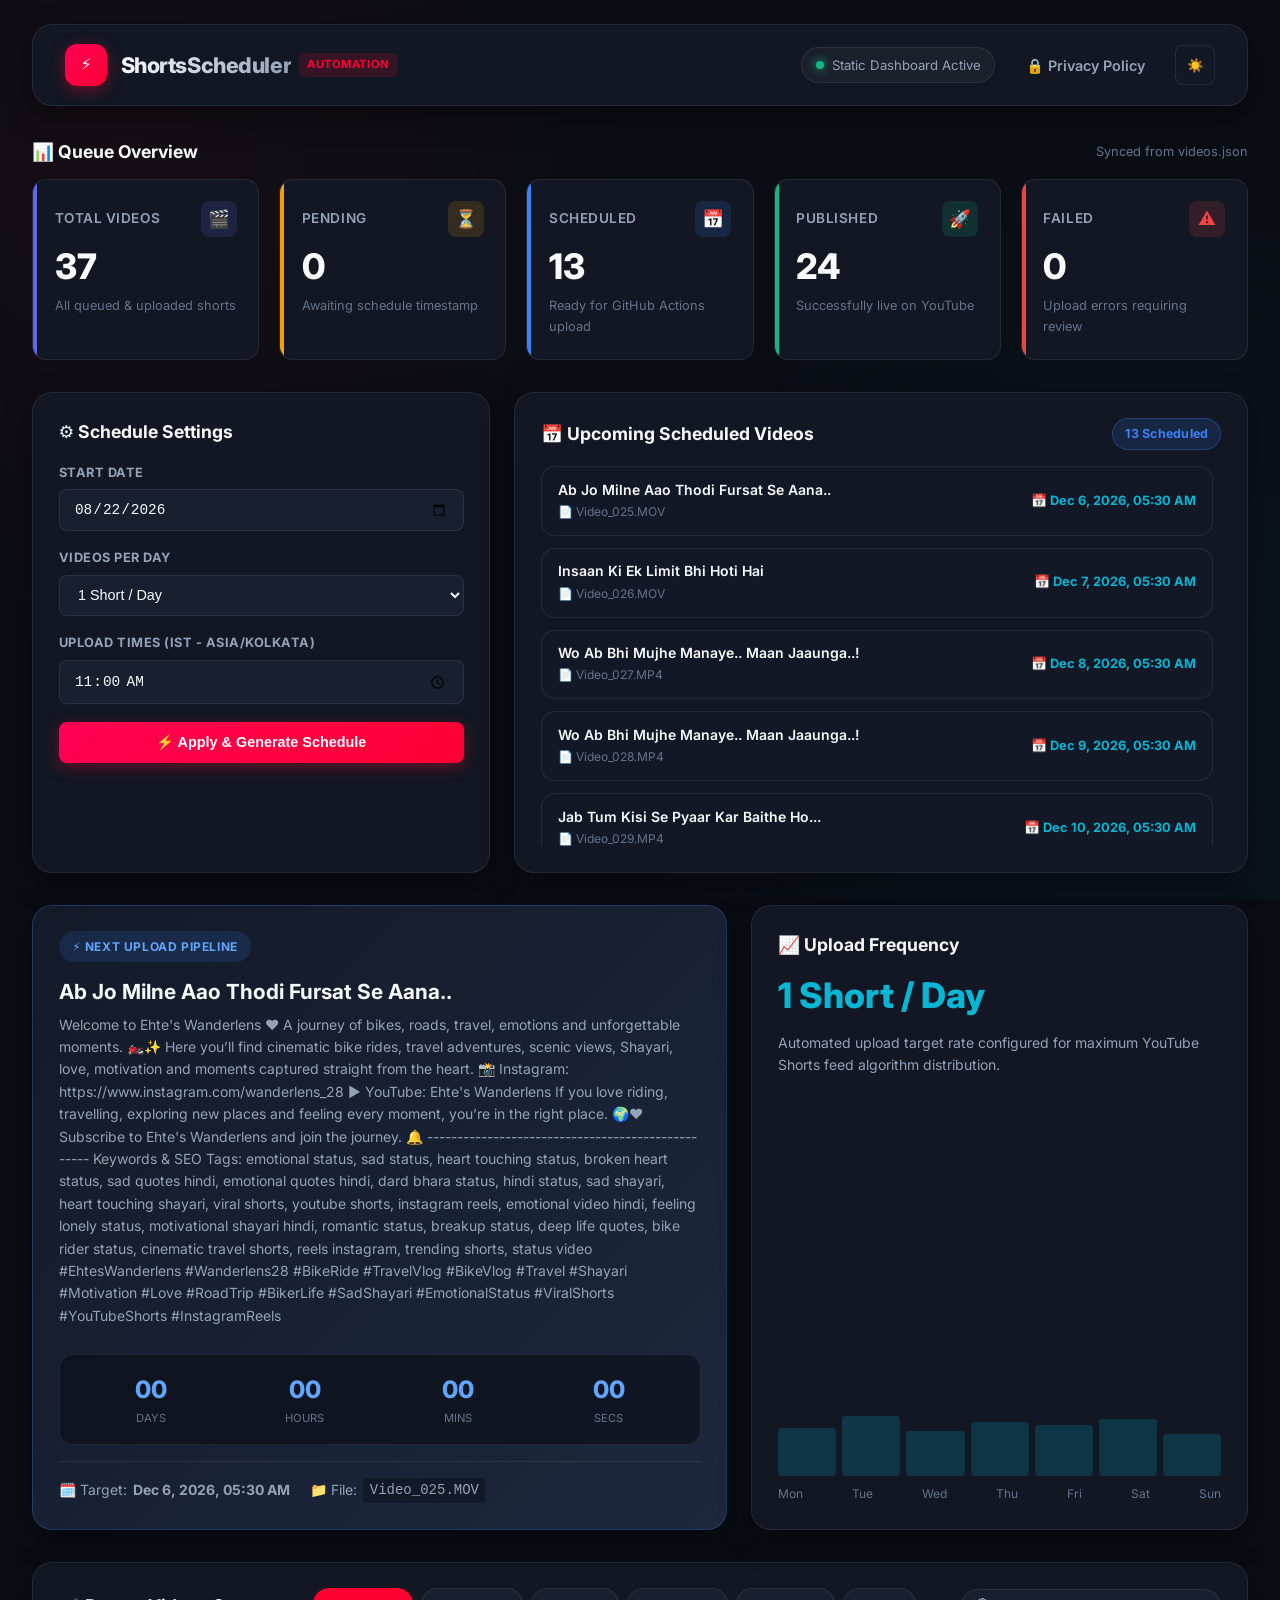
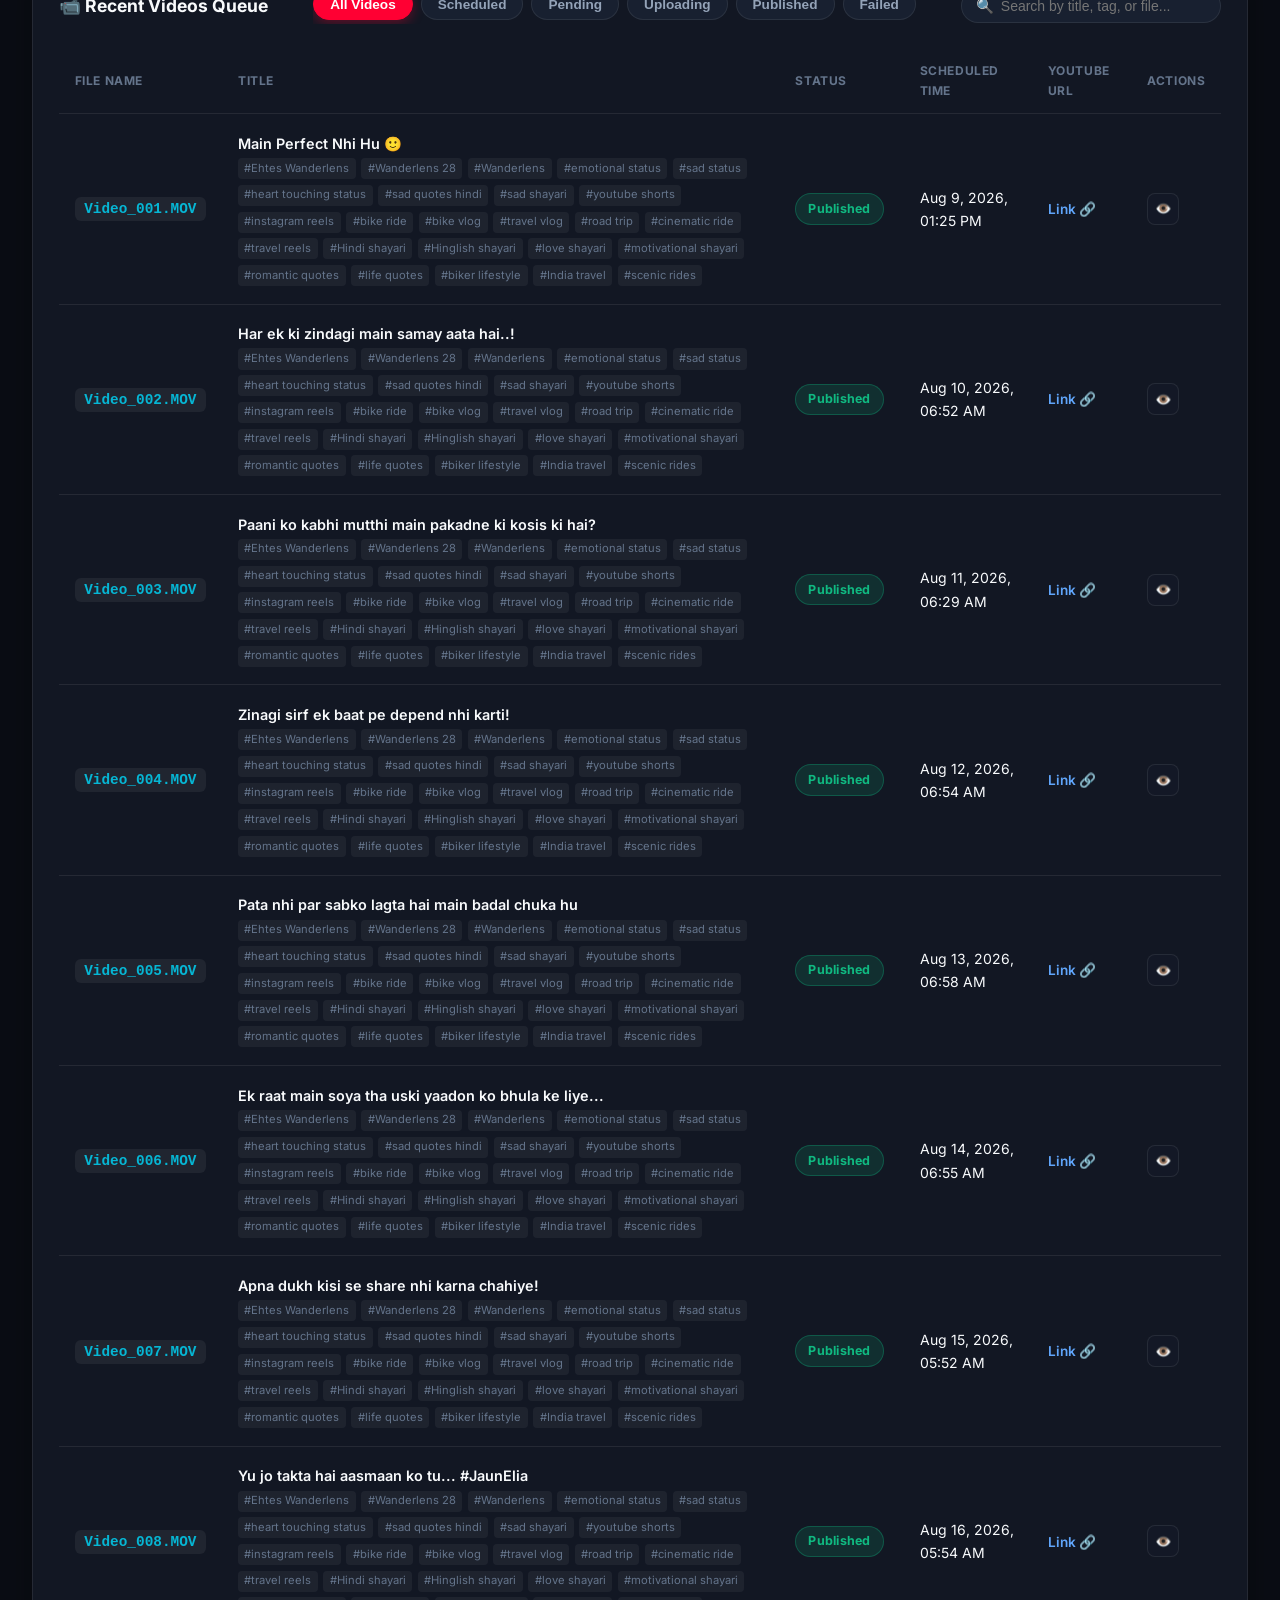
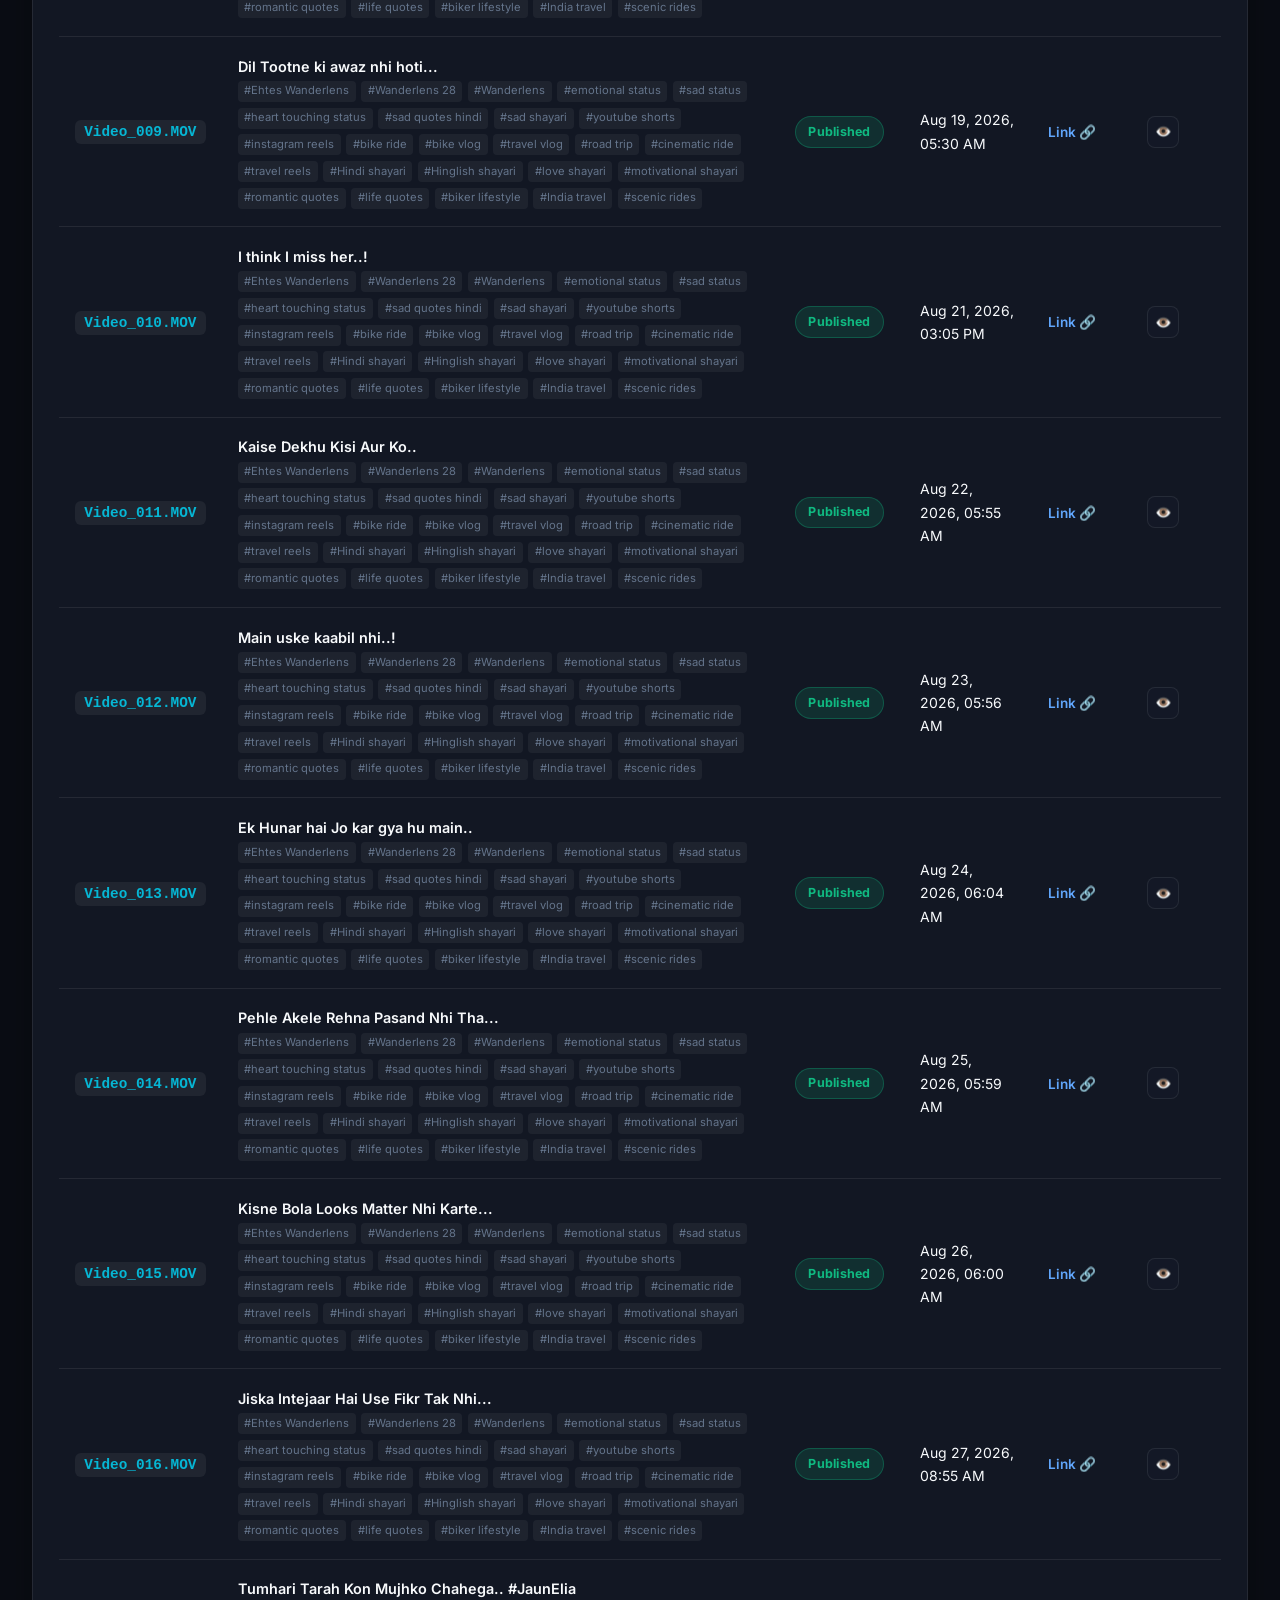
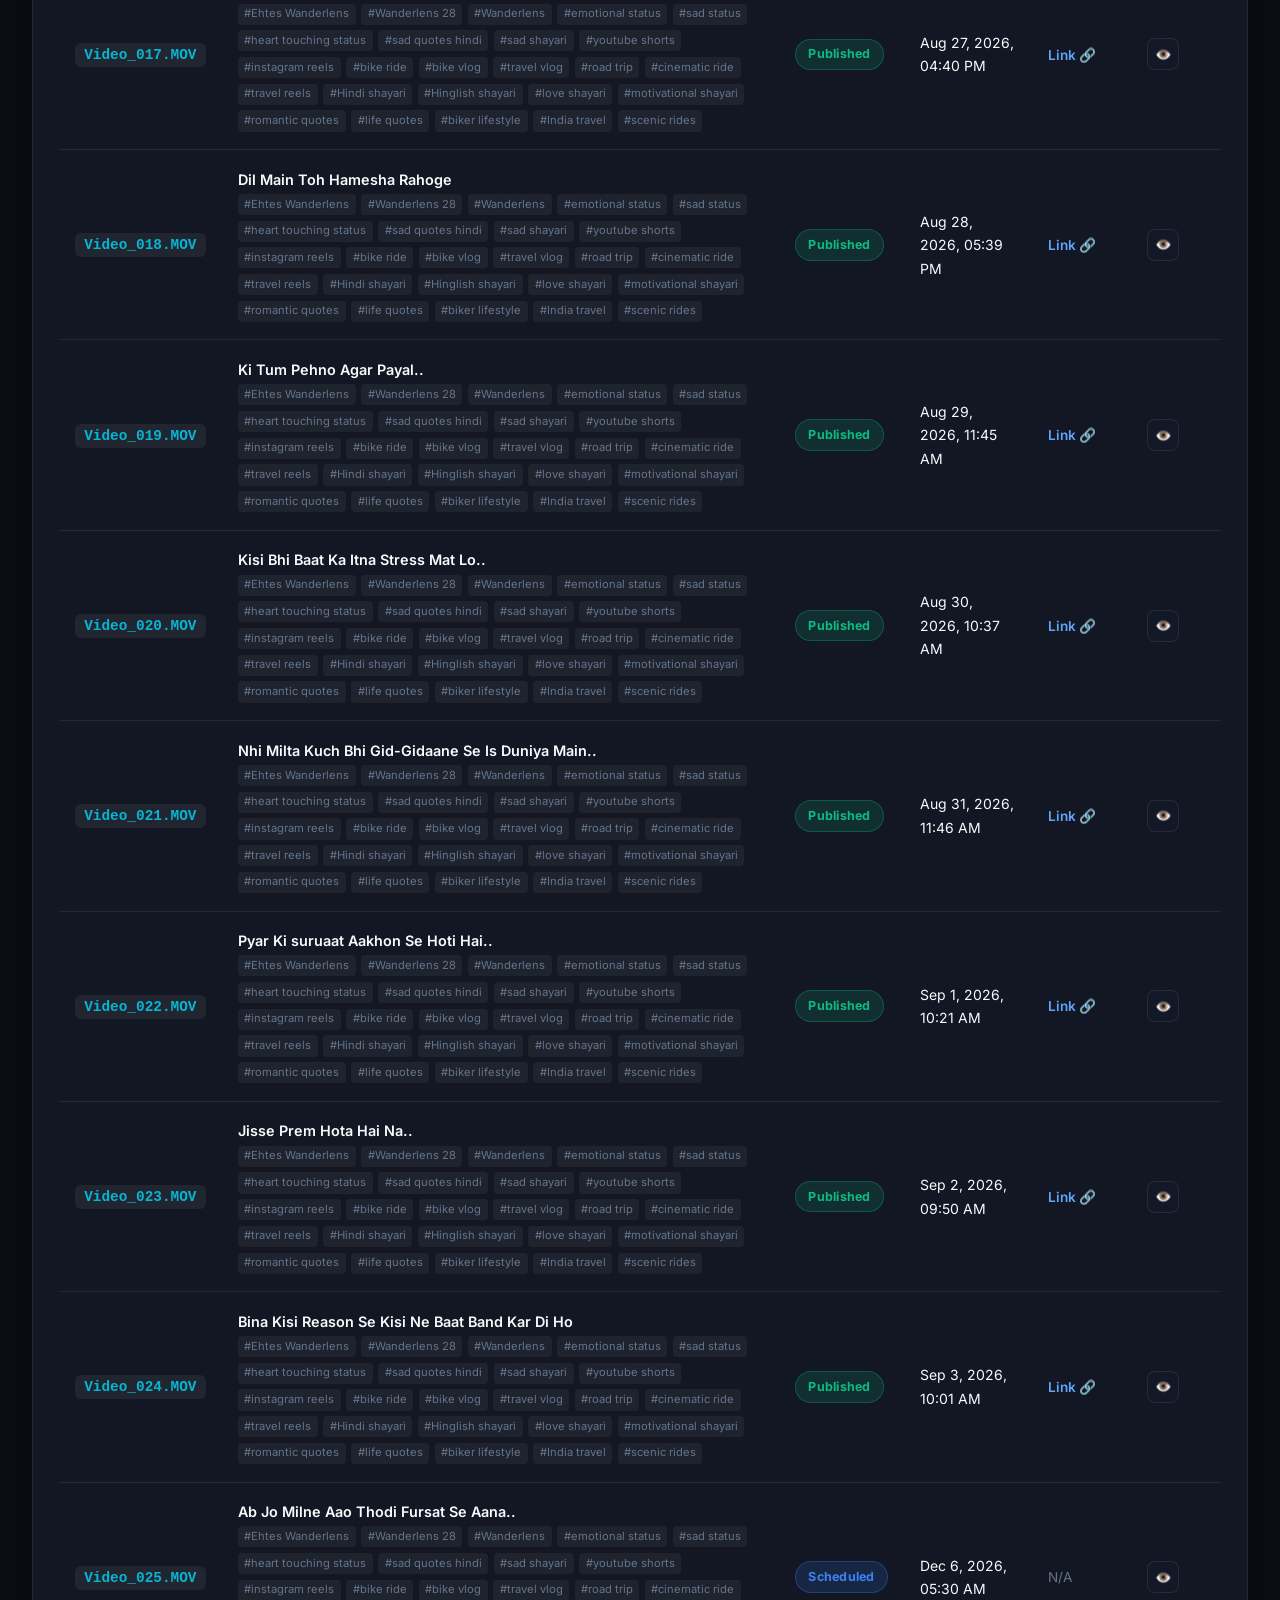
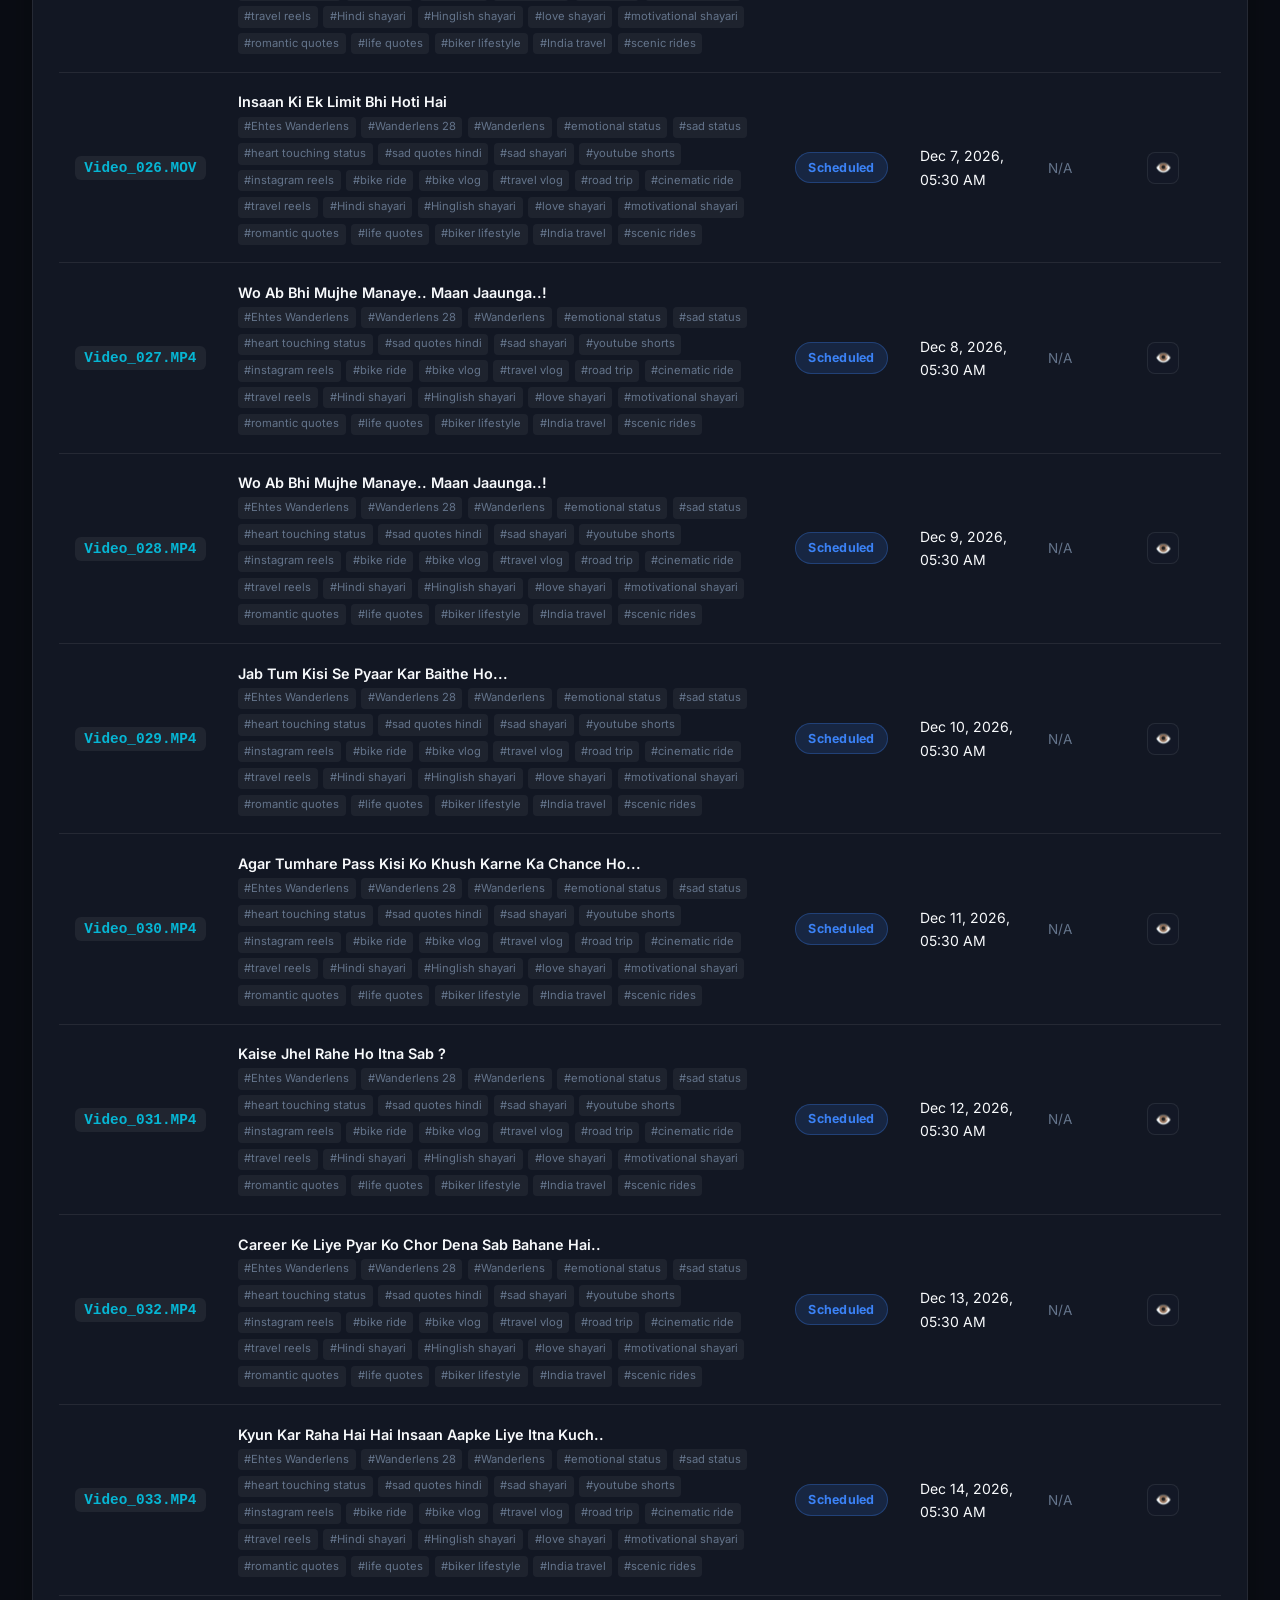
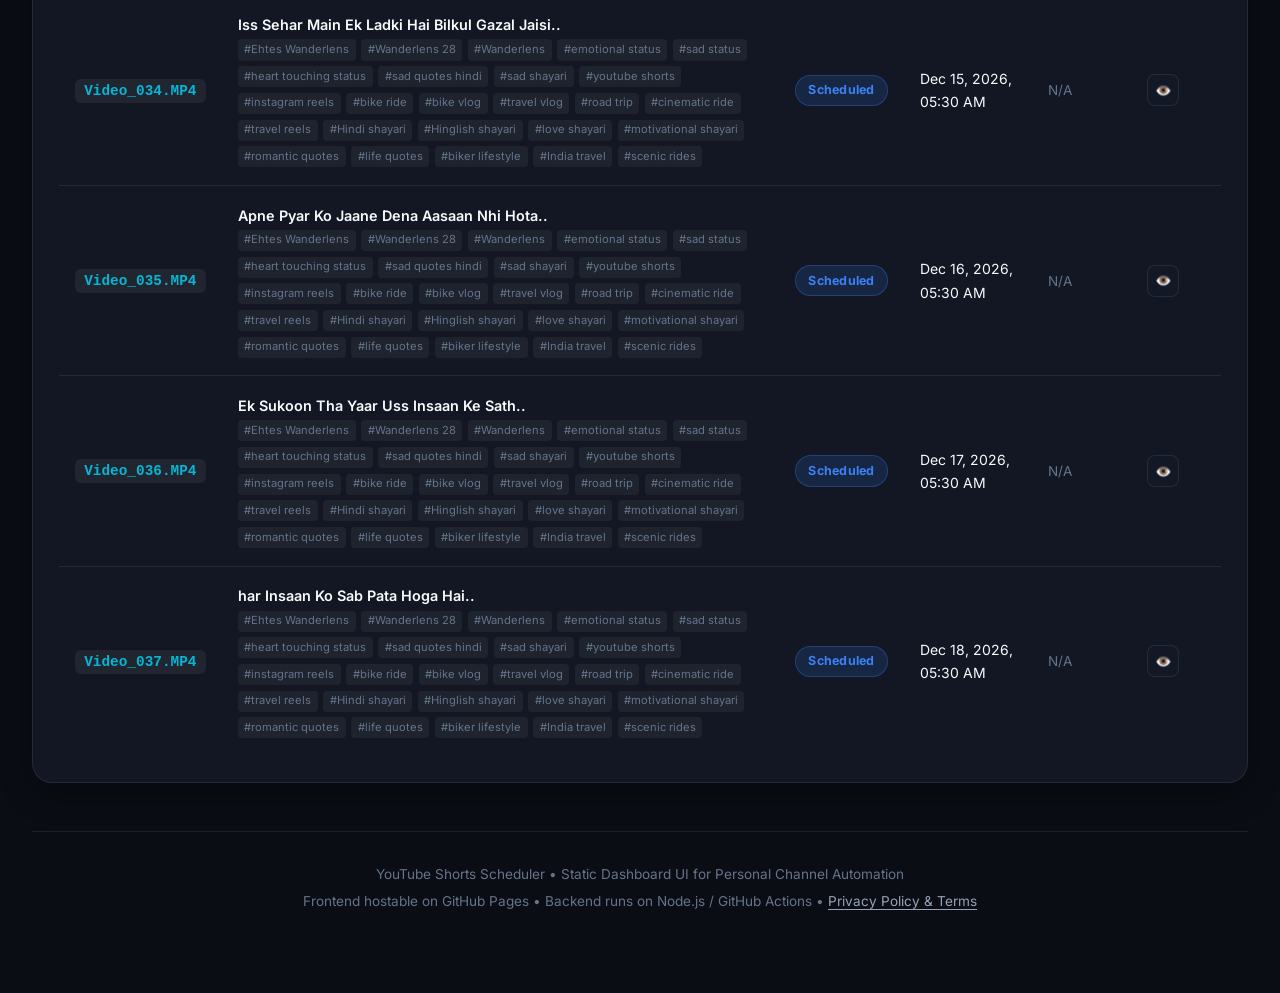
==== commit 466ba845: "feat: implement YouTube Shorts dashboard UI with queue statistics, schedule configuration, and statu" ====
--- a/frontend/index.html
+++ b/frontend/index.html
@@ -33,6 +33,10 @@
           <span class="status-dot"></span>
           <span>Static Dashboard Active</span>
         </div>
+
+        <a href="privacy.html" class="nav-link" title="Privacy Policy & Terms of Service">
+          <span>🔒 Privacy Policy</span>
+        </a>
 
         <button id="theme-toggle" class="btn-icon" aria-label="Toggle Theme" title="Toggle Light/Dark Theme">
           🌙
@@ -265,7 +269,10 @@
     <!-- Footer -->
     <footer class="footer">
       <p>YouTube Shorts Scheduler • Static Dashboard UI for Personal Channel Automation</p>
-      <p style="margin-top: 0.25rem;">Frontend hostable on GitHub Pages • Backend runs on Node.js / GitHub Actions</p>
+      <p style="margin-top: 0.35rem;">
+        Frontend hostable on GitHub Pages • Backend runs on Node.js / GitHub Actions • 
+        <a href="privacy.html" class="footer-link">Privacy Policy &amp; Terms</a>
+      </p>
     </footer>
 
   </div>
--- a/frontend/style.css
+++ b/frontend/style.css
@@ -801,6 +801,306 @@
   border-top: 1px solid var(--border-color);
 }
 
+.footer a, .footer-link {
+  color: var(--text-secondary);
+  text-decoration: underline;
+  text-underline-offset: 3px;
+  transition: var(--transition-fast);
+}
+
+.footer a:hover, .footer-link:hover {
+  color: var(--brand-red);
+}
+
+/* Navigation Links */
+.nav-link {
+  color: var(--text-secondary);
+  text-decoration: none;
+  font-size: 0.9rem;
+  font-weight: 600;
+  padding: 0.5rem 0.9rem;
+  border-radius: var(--radius-sm);
+  transition: var(--transition-fast);
+  display: inline-flex;
+  align-items: center;
+  gap: 0.4rem;
+}
+
+.nav-link:hover {
+  color: var(--text-primary);
+  background: rgba(255, 255, 255, 0.05);
+}
+
+.nav-link.active {
+  color: var(--brand-red);
+  background: rgba(255, 0, 51, 0.08);
+}
+
+.btn-secondary {
+  display: inline-flex;
+  align-items: center;
+  gap: 0.5rem;
+  padding: 0.55rem 1.1rem;
+  background: var(--bg-card);
+  color: var(--text-primary);
+  border: 1px solid var(--border-color);
+  border-radius: var(--radius-sm);
+  text-decoration: none;
+  font-weight: 600;
+  font-size: 0.875rem;
+  transition: var(--transition-fast);
+}
+
+.btn-secondary:hover {
+  background: var(--bg-card-hover);
+  border-color: var(--border-highlight);
+  transform: translateY(-1px);
+}
+
+/* ==========================================================================
+   Privacy Policy & Terms Layout
+   ========================================================================== */
+.policy-container {
+  max-width: 1000px;
+  margin: 0 auto;
+  display: flex;
+  flex-direction: column;
+  gap: 2rem;
+}
+
+.policy-hero {
+  background: var(--bg-surface);
+  border: 1px solid var(--border-color);
+  border-radius: var(--radius-lg);
+  padding: 2.5rem;
+  box-shadow: var(--shadow-card);
+  position: relative;
+  overflow: hidden;
+}
+
+.policy-hero::before {
+  content: '';
+  position: absolute;
+  top: 0;
+  left: 0;
+  width: 100%;
+  height: 4px;
+  background: linear-gradient(90deg, var(--brand-red), var(--accent-cyan), var(--accent-purple));
+}
+
+.policy-hero-badges {
+  display: flex;
+  flex-wrap: wrap;
+  align-items: center;
+  gap: 0.75rem;
+  margin-bottom: 1rem;
+}
+
+.badge-pill {
+  font-size: 0.75rem;
+  font-weight: 700;
+  padding: 0.25rem 0.75rem;
+  border-radius: 20px;
+  text-transform: uppercase;
+  letter-spacing: 0.05em;
+}
+
+.badge-pill.google {
+  background: rgba(6, 182, 212, 0.15);
+  color: var(--accent-cyan);
+  border: 1px solid rgba(6, 182, 212, 0.3);
+}
+
+.badge-pill.security {
+  background: rgba(16, 185, 129, 0.15);
+  color: var(--color-published);
+  border: 1px solid rgba(16, 185, 129, 0.3);
+}
+
+.policy-title {
+  font-size: 2.25rem;
+  font-weight: 800;
+  letter-spacing: -0.02em;
+  margin-bottom: 0.75rem;
+  background: linear-gradient(135deg, var(--text-primary) 0%, var(--text-secondary) 100%);
+  -webkit-background-clip: text;
+  -webkit-text-fill-color: transparent;
+}
+
+.policy-subtitle {
+  font-size: 1.05rem;
+  color: var(--text-secondary);
+  max-width: 750px;
+  line-height: 1.6;
+}
+
+.policy-meta-bar {
+  display: flex;
+  flex-wrap: wrap;
+  align-items: center;
+  gap: 1.5rem;
+  margin-top: 1.5rem;
+  padding-top: 1.5rem;
+  border-top: 1px solid var(--border-color);
+  font-size: 0.85rem;
+  color: var(--text-muted);
+}
+
+.policy-toc-nav {
+  background: var(--bg-surface);
+  border: 1px solid var(--border-color);
+  border-radius: var(--radius-md);
+  padding: 1.25rem 1.5rem;
+}
+
+.toc-title {
+  font-size: 0.85rem;
+  font-weight: 700;
+  text-transform: uppercase;
+  letter-spacing: 0.05em;
+  color: var(--text-muted);
+  margin-bottom: 0.75rem;
+}
+
+.toc-links {
+  display: flex;
+  flex-wrap: wrap;
+  gap: 0.5rem 1rem;
+  list-style: none;
+}
+
+.toc-link {
+  color: var(--text-secondary);
+  text-decoration: none;
+  font-size: 0.875rem;
+  font-weight: 500;
+  transition: var(--transition-fast);
+  padding: 0.25rem 0.5rem;
+  border-radius: 6px;
+}
+
+.toc-link:hover {
+  color: var(--brand-red);
+  background: rgba(255, 0, 51, 0.08);
+}
+
+.policy-content-card {
+  background: var(--bg-surface);
+  border: 1px solid var(--border-color);
+  border-radius: var(--radius-lg);
+  padding: 2.5rem;
+  box-shadow: var(--shadow-card);
+  display: flex;
+  flex-direction: column;
+  gap: 2.5rem;
+}
+
+.policy-section {
+  scroll-margin-top: 2rem;
+}
+
+.policy-section h2 {
+  font-size: 1.4rem;
+  font-weight: 700;
+  color: var(--text-primary);
+  margin-bottom: 1rem;
+  display: flex;
+  align-items: center;
+  gap: 0.6rem;
+  padding-bottom: 0.5rem;
+  border-bottom: 1px solid var(--border-color);
+}
+
+.policy-section h3 {
+  font-size: 1.05rem;
+  font-weight: 600;
+  color: var(--text-primary);
+  margin: 1.25rem 0 0.5rem 0;
+}
+
+.policy-section p {
+  color: var(--text-secondary);
+  font-size: 0.95rem;
+  line-height: 1.7;
+  margin-bottom: 1rem;
+}
+
+.policy-section ul, .policy-section ol {
+  color: var(--text-secondary);
+  font-size: 0.95rem;
+  line-height: 1.7;
+  margin-bottom: 1rem;
+  padding-left: 1.5rem;
+}
+
+.policy-section li {
+  margin-bottom: 0.4rem;
+}
+
+.policy-section strong {
+  color: var(--text-primary);
+}
+
+.policy-section a {
+  color: var(--accent-cyan);
+  text-decoration: underline;
+  text-underline-offset: 3px;
+  transition: var(--transition-fast);
+}
+
+.policy-section a:hover {
+  color: var(--brand-red);
+}
+
+/* Callout Box */
+.callout-box {
+  background: rgba(20, 27, 41, 0.85);
+  border: 1px solid var(--border-color);
+  border-left: 4px solid var(--accent-cyan);
+  border-radius: var(--radius-sm);
+  padding: 1.25rem 1.5rem;
+  margin: 1.25rem 0;
+}
+
+[data-theme="light"] .callout-box {
+  background: rgba(241, 245, 249, 0.9);
+}
+
+.callout-box.alert {
+  border-left-color: var(--brand-red);
+}
+
+.callout-box.success {
+  border-left-color: var(--color-published);
+}
+
+.callout-box-title {
+  font-weight: 700;
+  font-size: 0.95rem;
+  color: var(--text-primary);
+  margin-bottom: 0.4rem;
+  display: flex;
+  align-items: center;
+  gap: 0.5rem;
+}
+
+.callout-box p {
+  margin-bottom: 0;
+  font-size: 0.9rem;
+}
+
+.scope-code {
+  display: inline-block;
+  background: rgba(255, 255, 255, 0.07);
+  padding: 0.15rem 0.45rem;
+  border-radius: 4px;
+  font-family: 'Consolas', monospace;
+  font-size: 0.825rem;
+  color: var(--accent-cyan);
+  border: 1px solid var(--border-color);
+  word-break: break-all;
+}
+
 /* Responsive Media Queries */
 @media (max-width: 1024px) {
   .spotlight-grid {
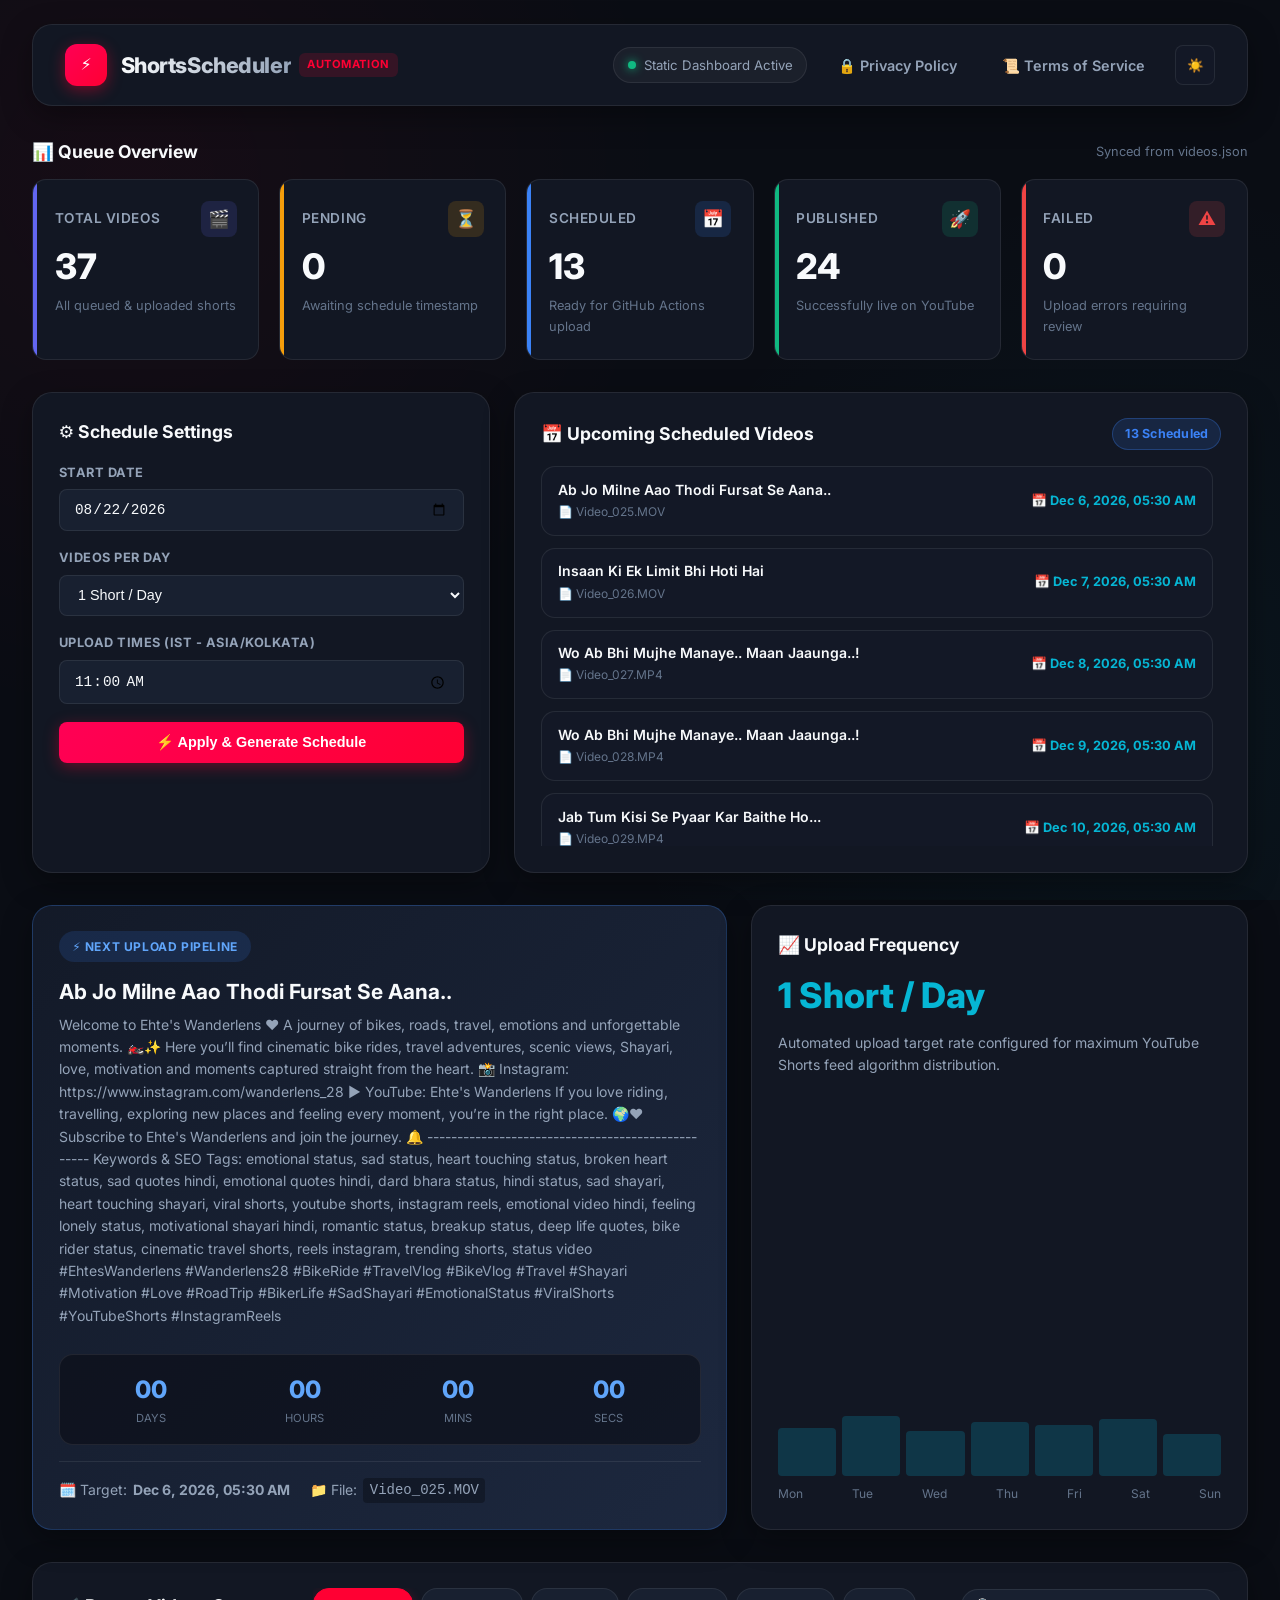
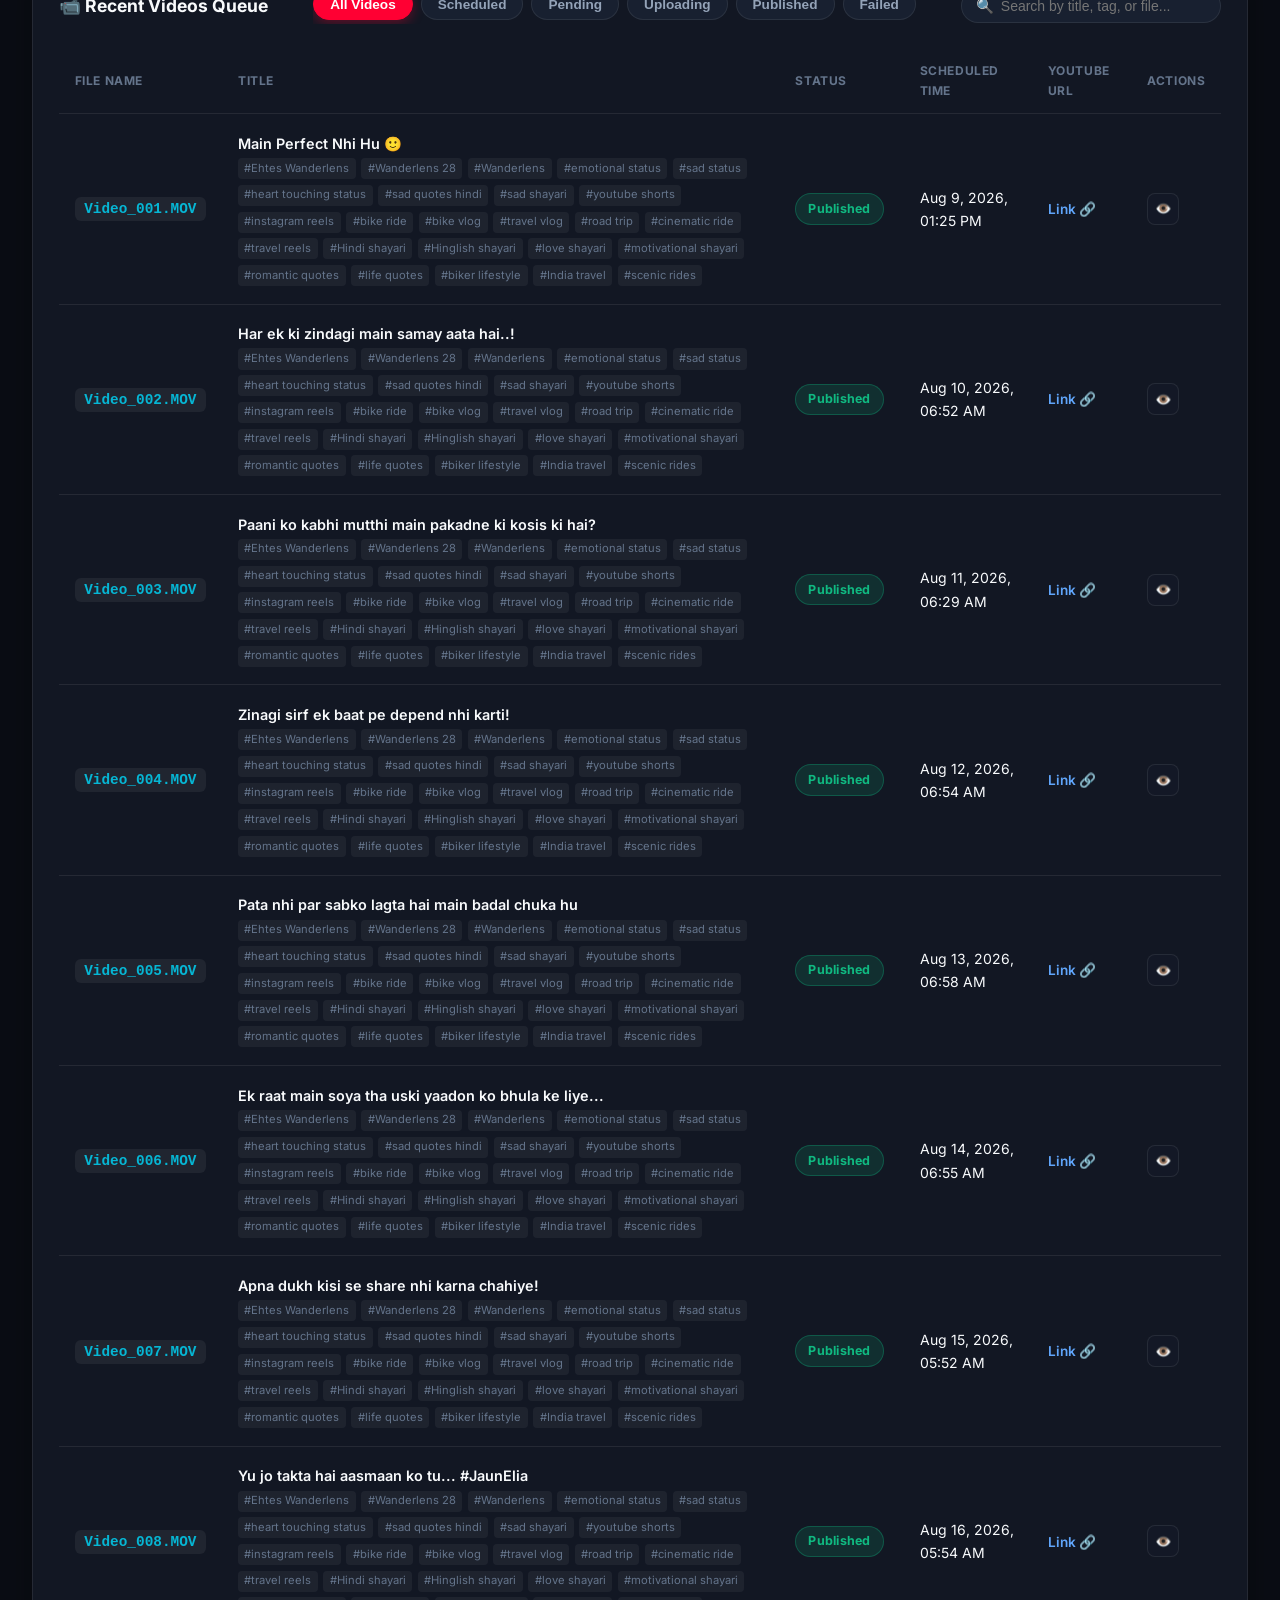
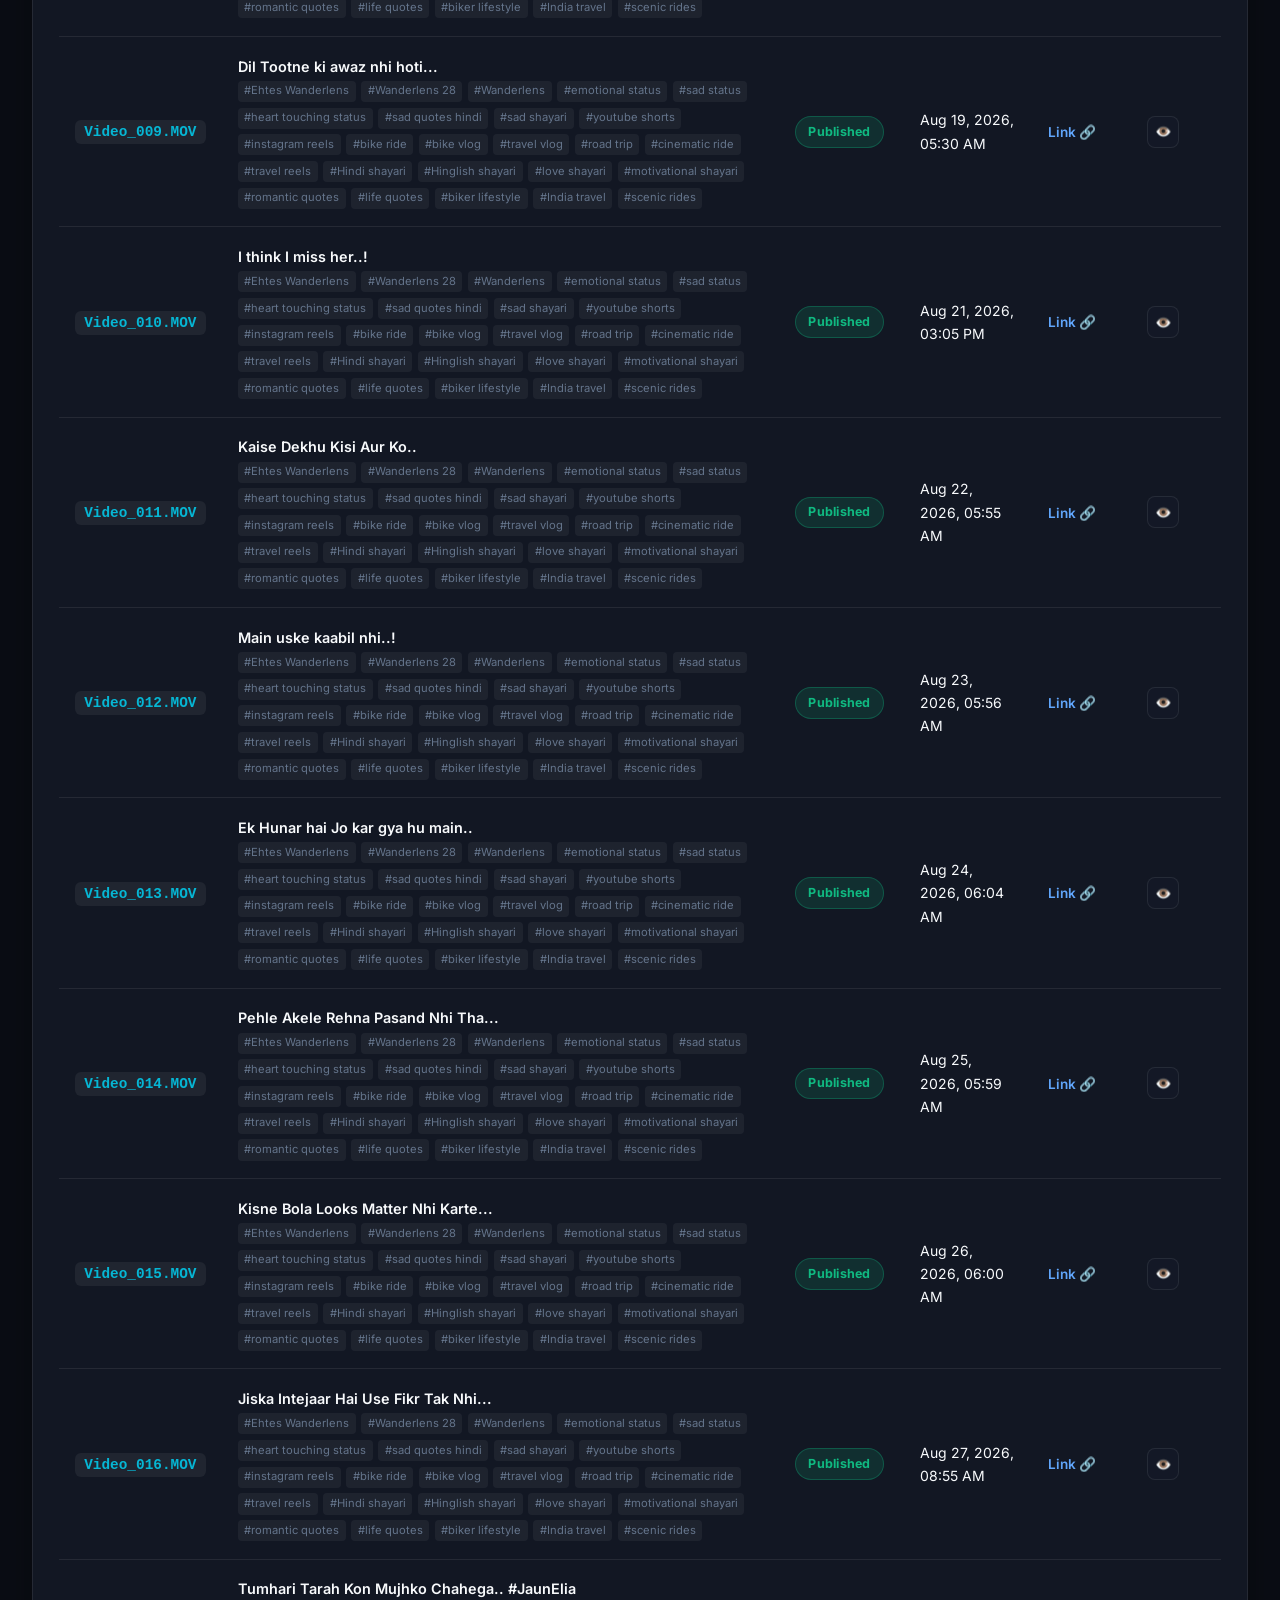
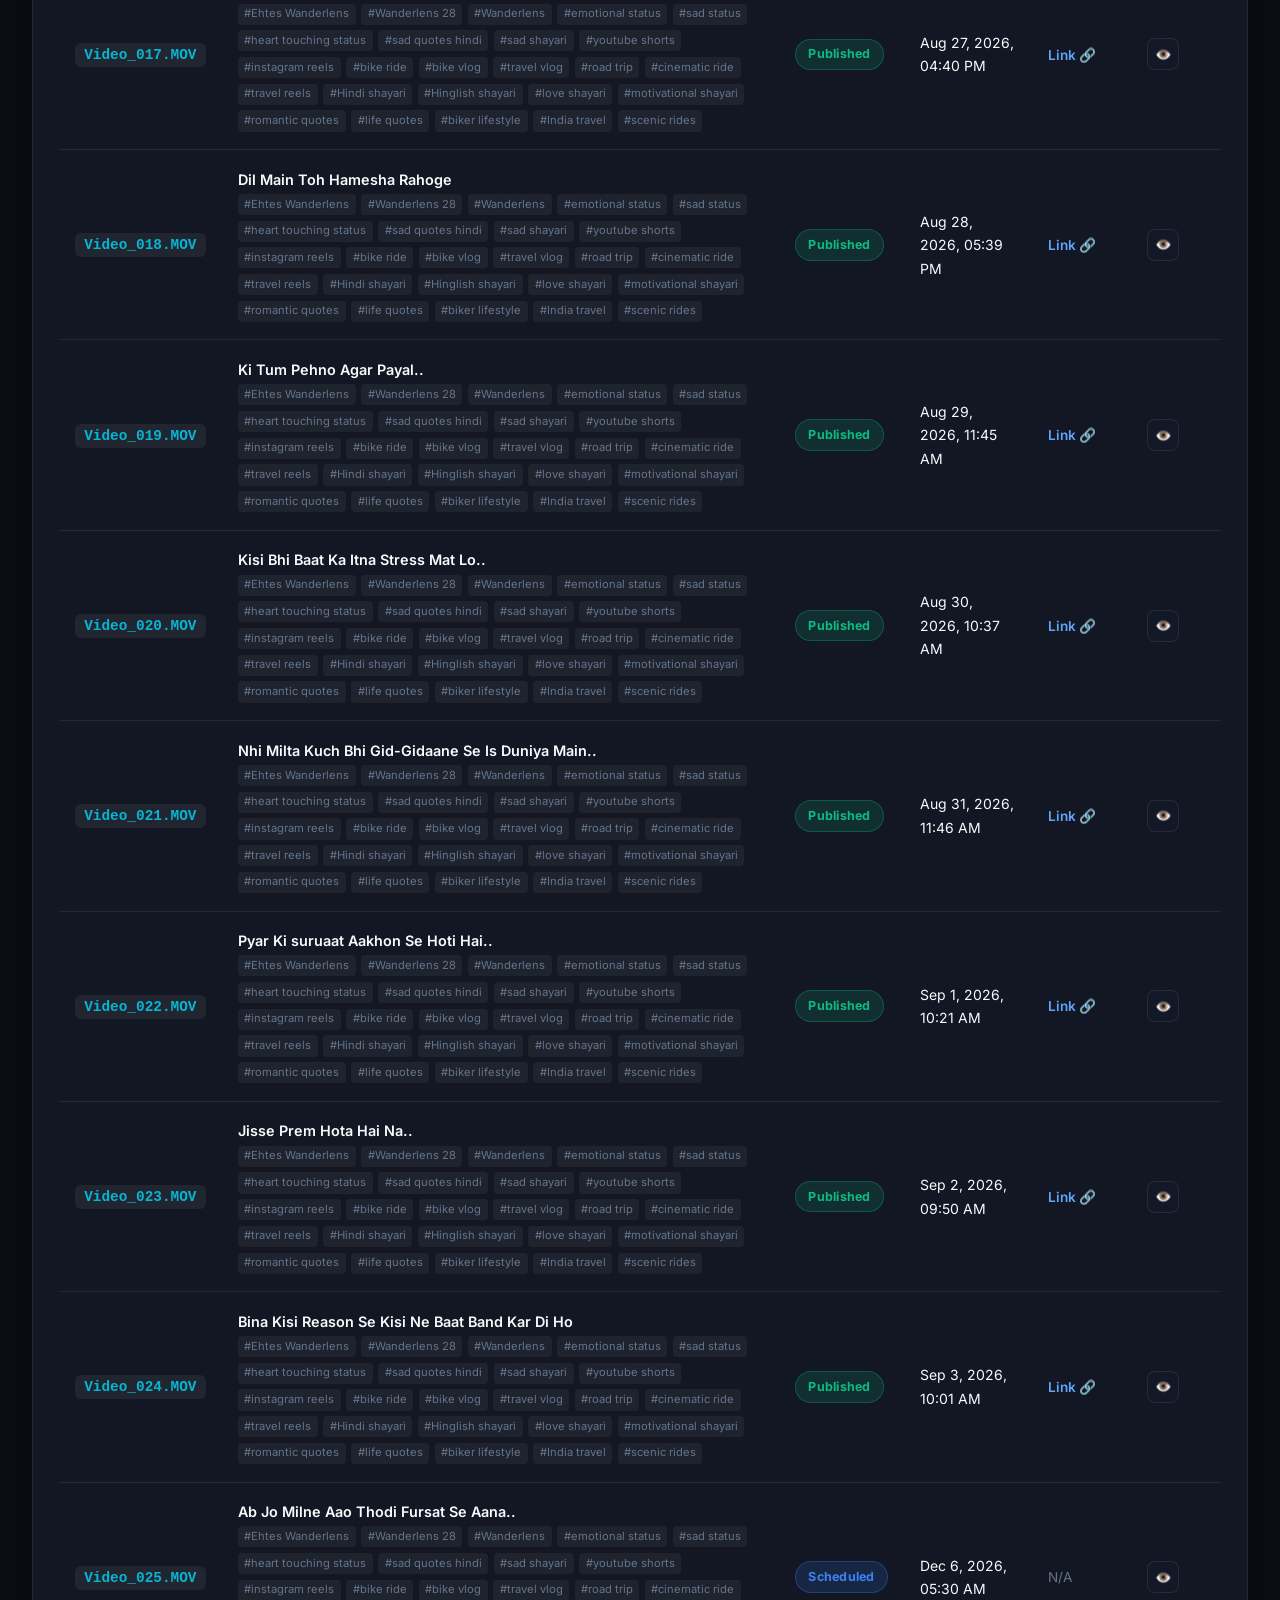
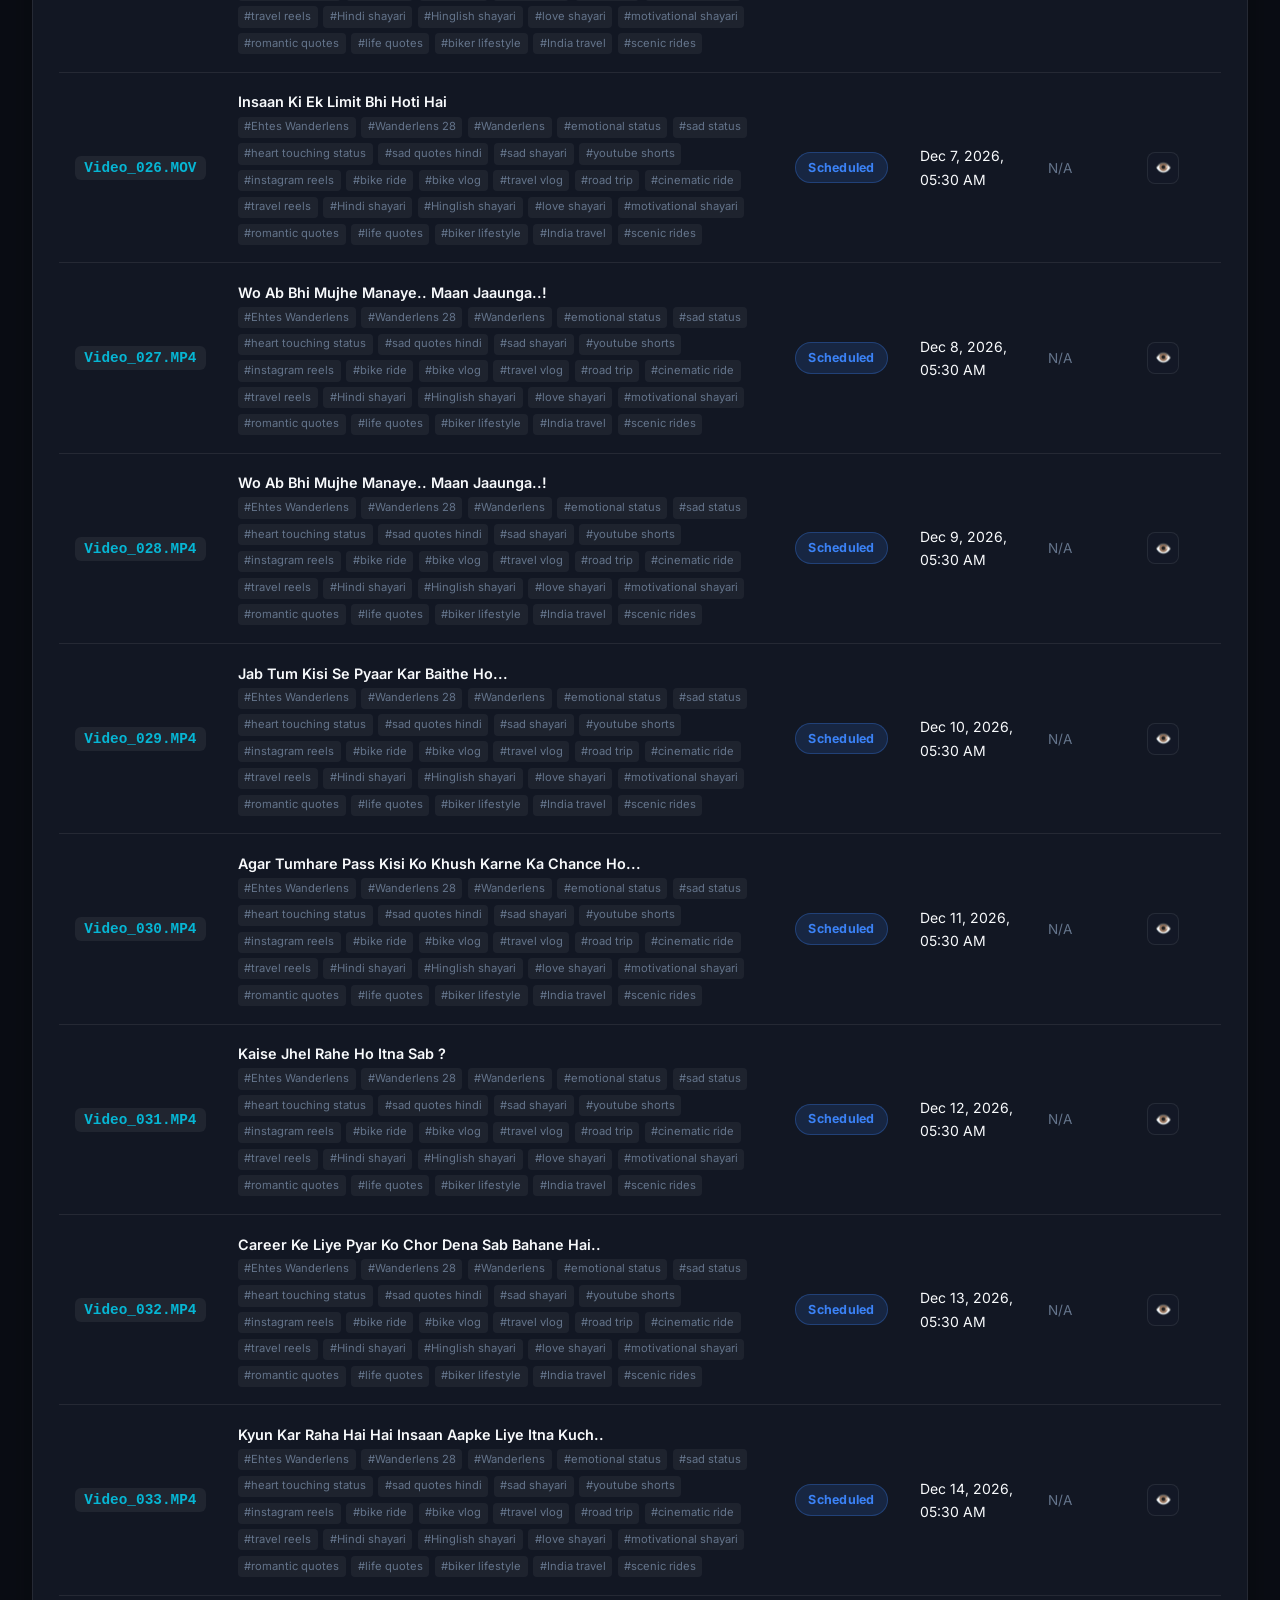
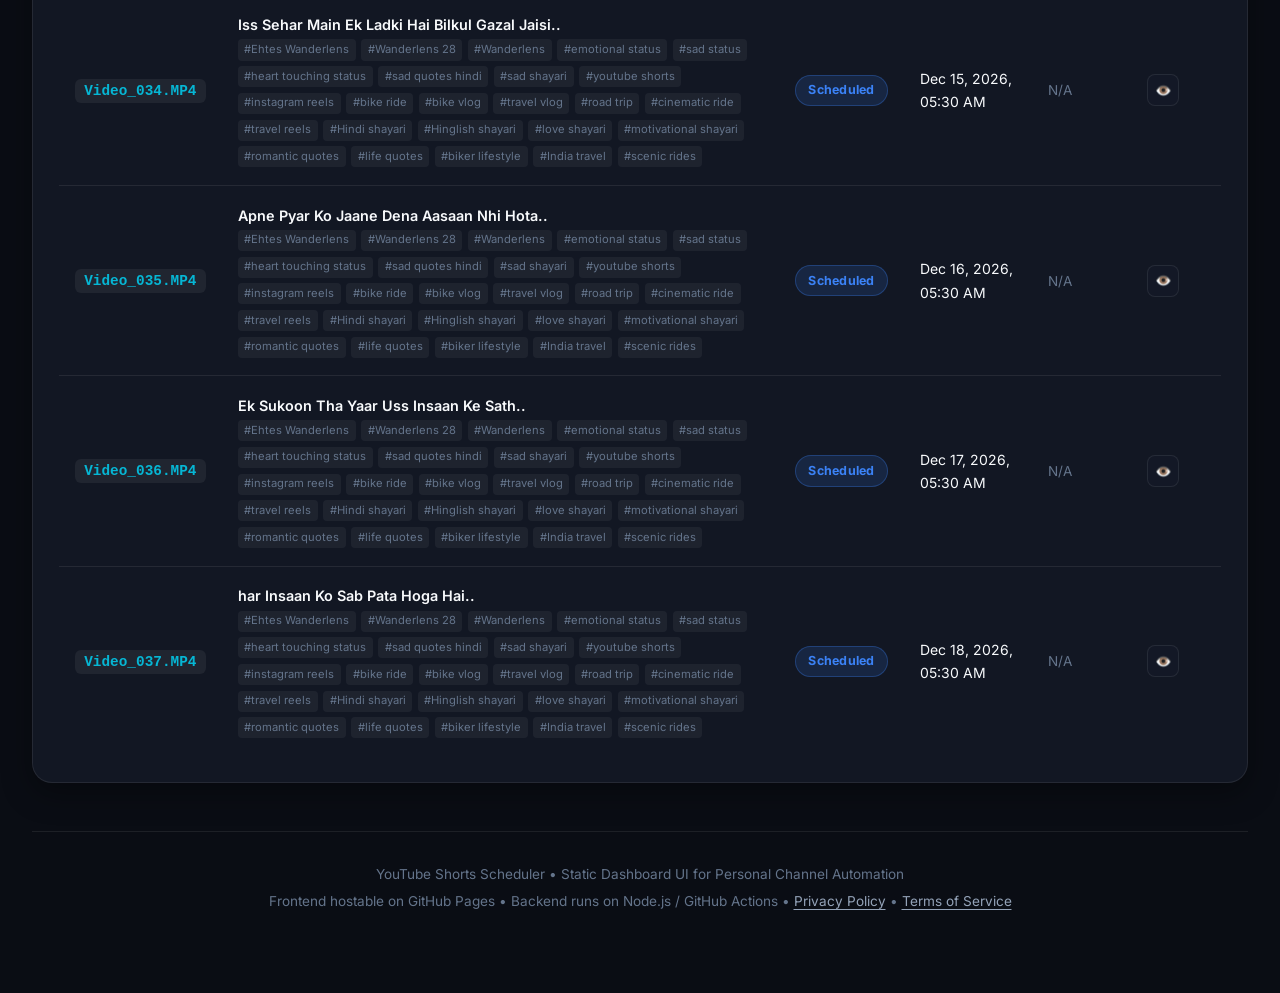
==== commit 0a7eaffa: "Please provide the specific file changes or a description of the modifications so I can generate the" ====
--- a/frontend/index.html
+++ b/frontend/index.html
@@ -34,8 +34,11 @@
           <span>Static Dashboard Active</span>
         </div>
 
-        <a href="privacy.html" class="nav-link" title="Privacy Policy & Terms of Service">
+        <a href="privacy.html" class="nav-link" title="Privacy Policy">
           <span>🔒 Privacy Policy</span>
+        </a>
+        <a href="terms.html" class="nav-link" title="Terms of Service">
+          <span>📜 Terms of Service</span>
         </a>
 
         <button id="theme-toggle" class="btn-icon" aria-label="Toggle Theme" title="Toggle Light/Dark Theme">
@@ -271,7 +274,8 @@
       <p>YouTube Shorts Scheduler • Static Dashboard UI for Personal Channel Automation</p>
       <p style="margin-top: 0.35rem;">
         Frontend hostable on GitHub Pages • Backend runs on Node.js / GitHub Actions • 
-        <a href="privacy.html" class="footer-link">Privacy Policy &amp; Terms</a>
+        <a href="privacy.html" class="footer-link">Privacy Policy</a> • 
+        <a href="terms.html" class="footer-link">Terms of Service</a>
       </p>
     </footer>
 
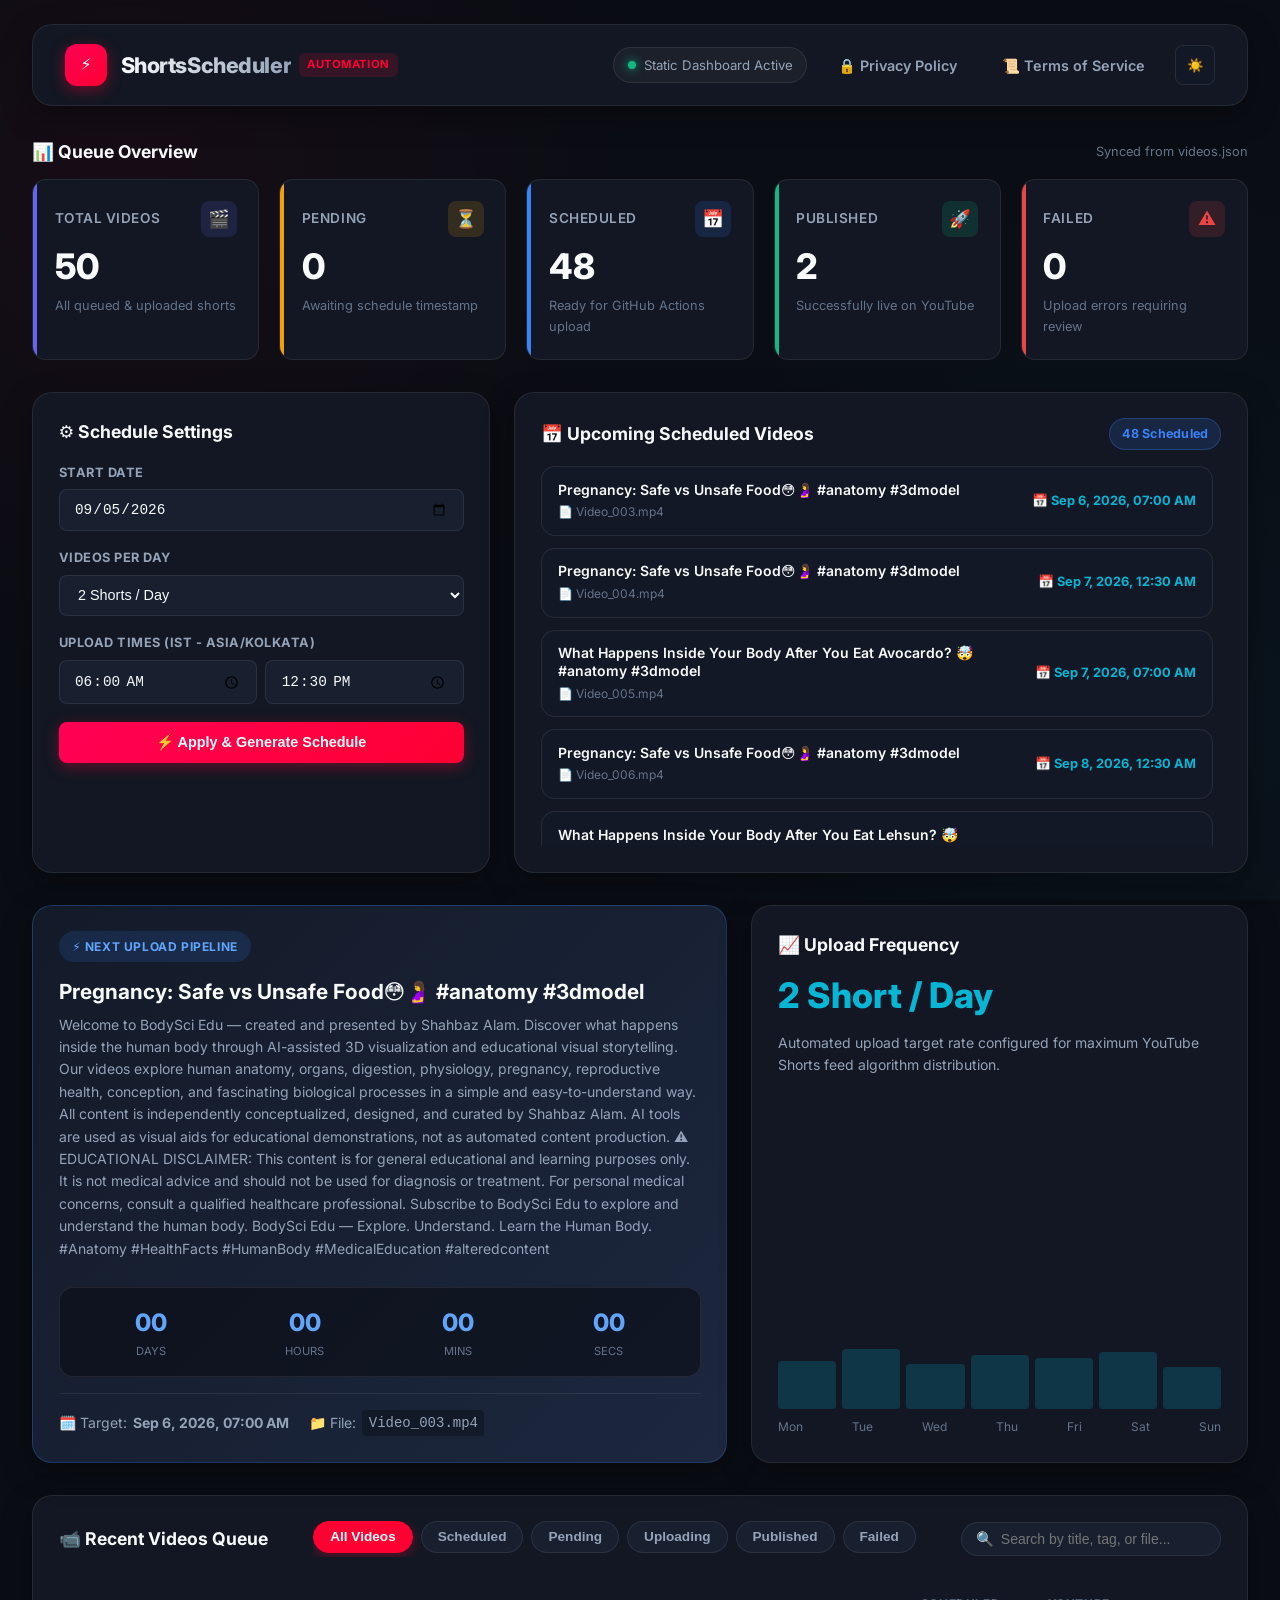
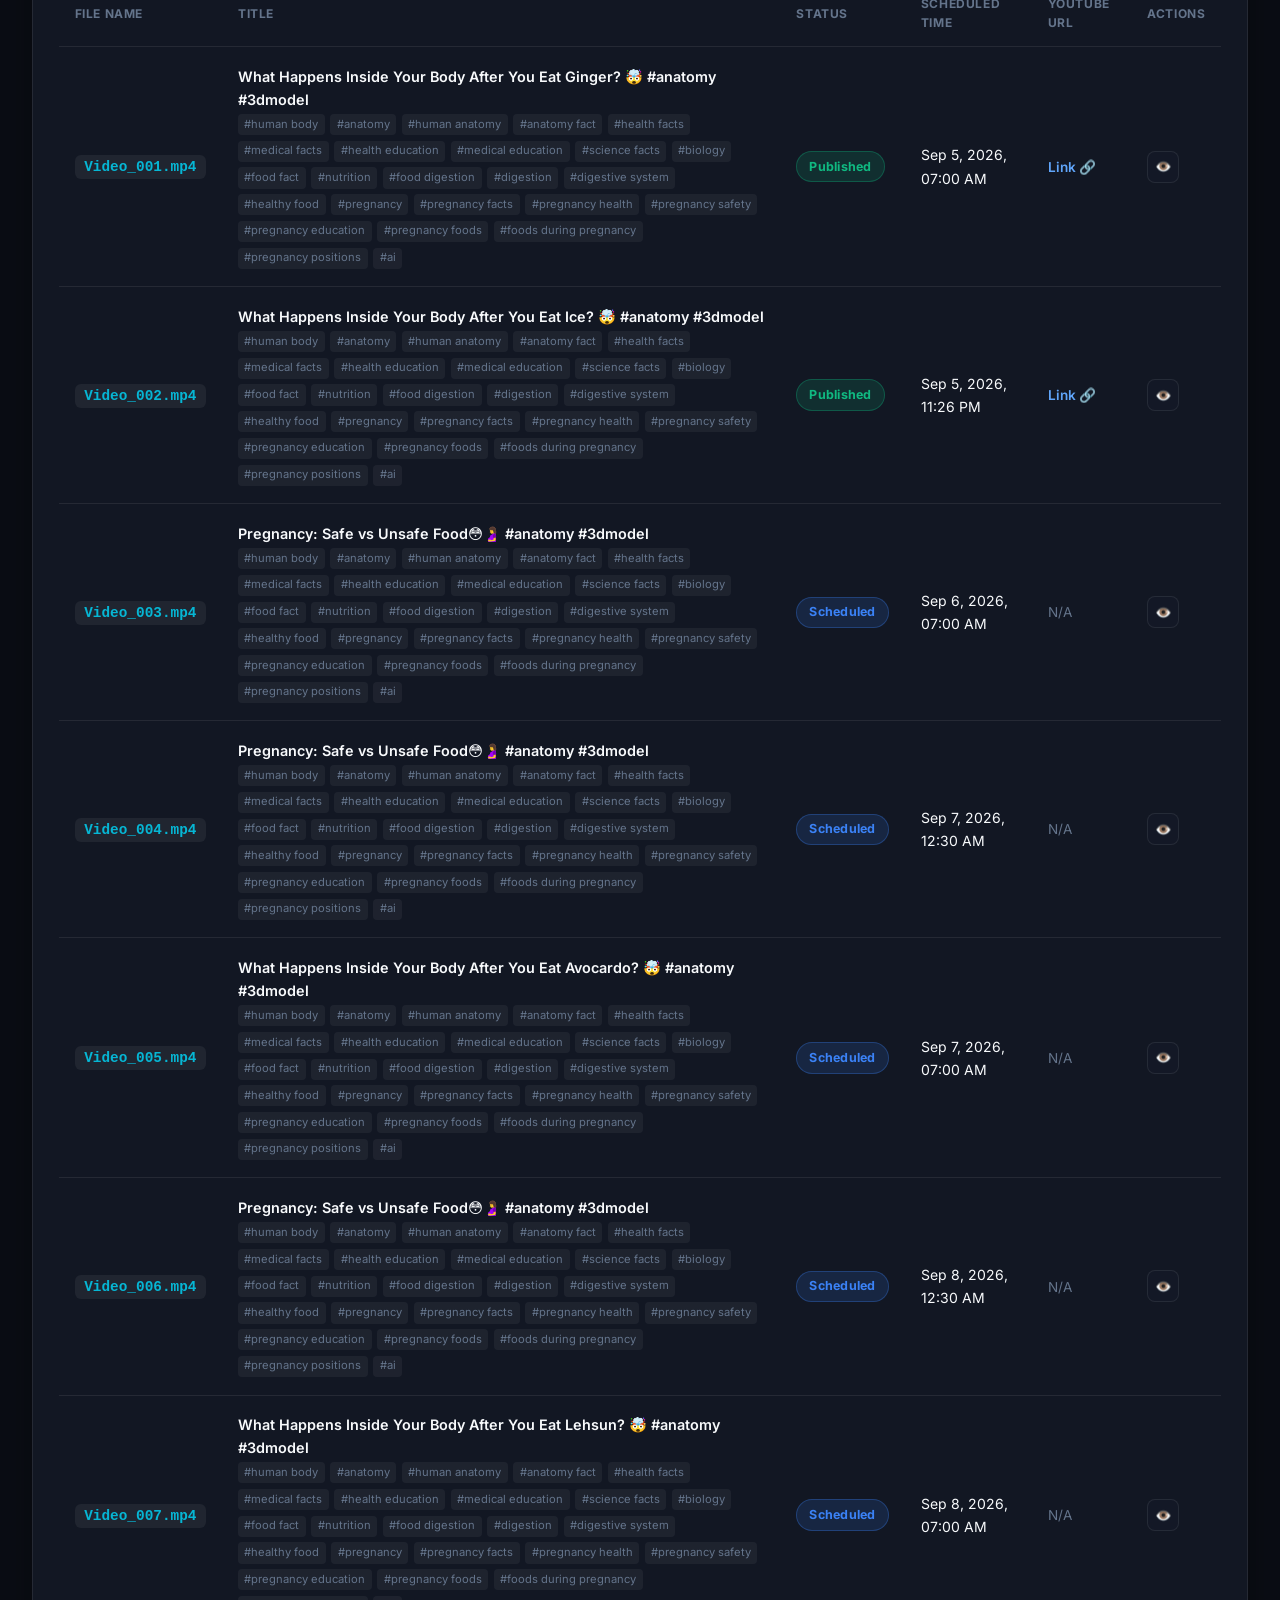
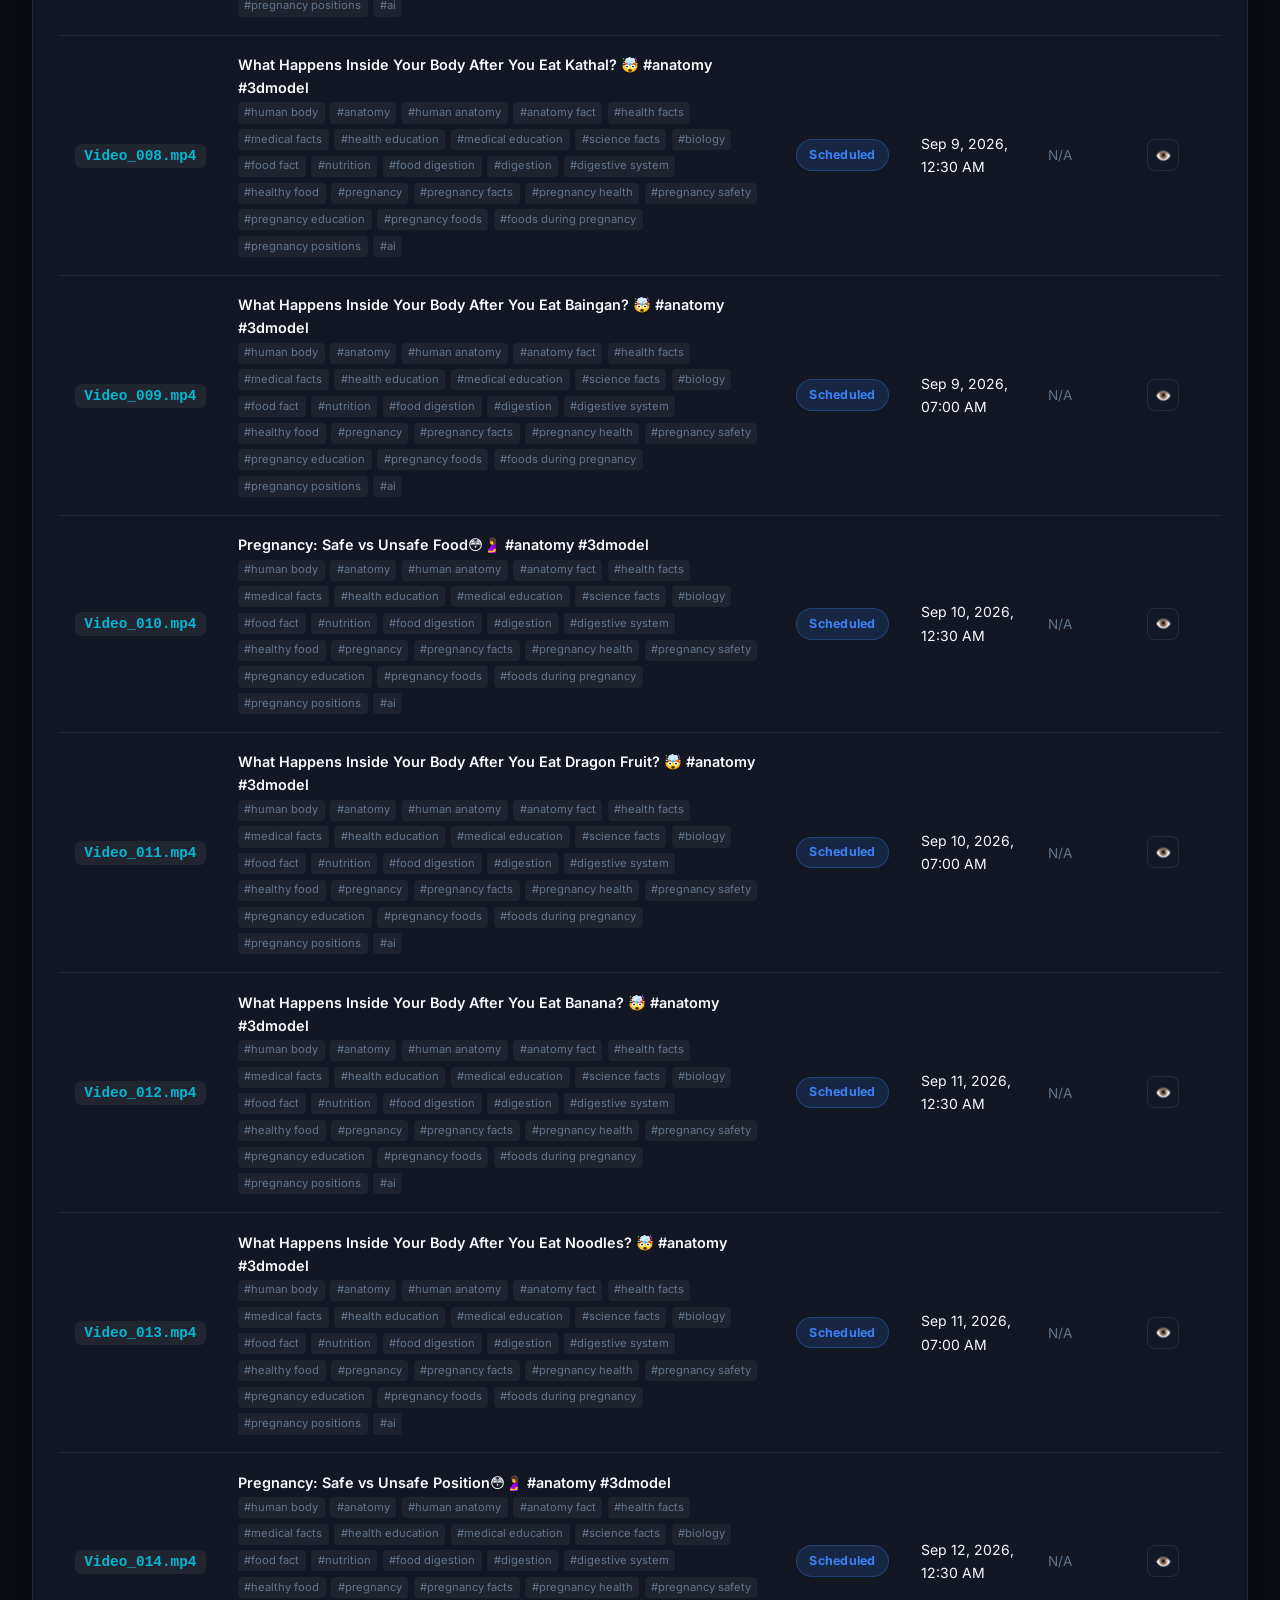
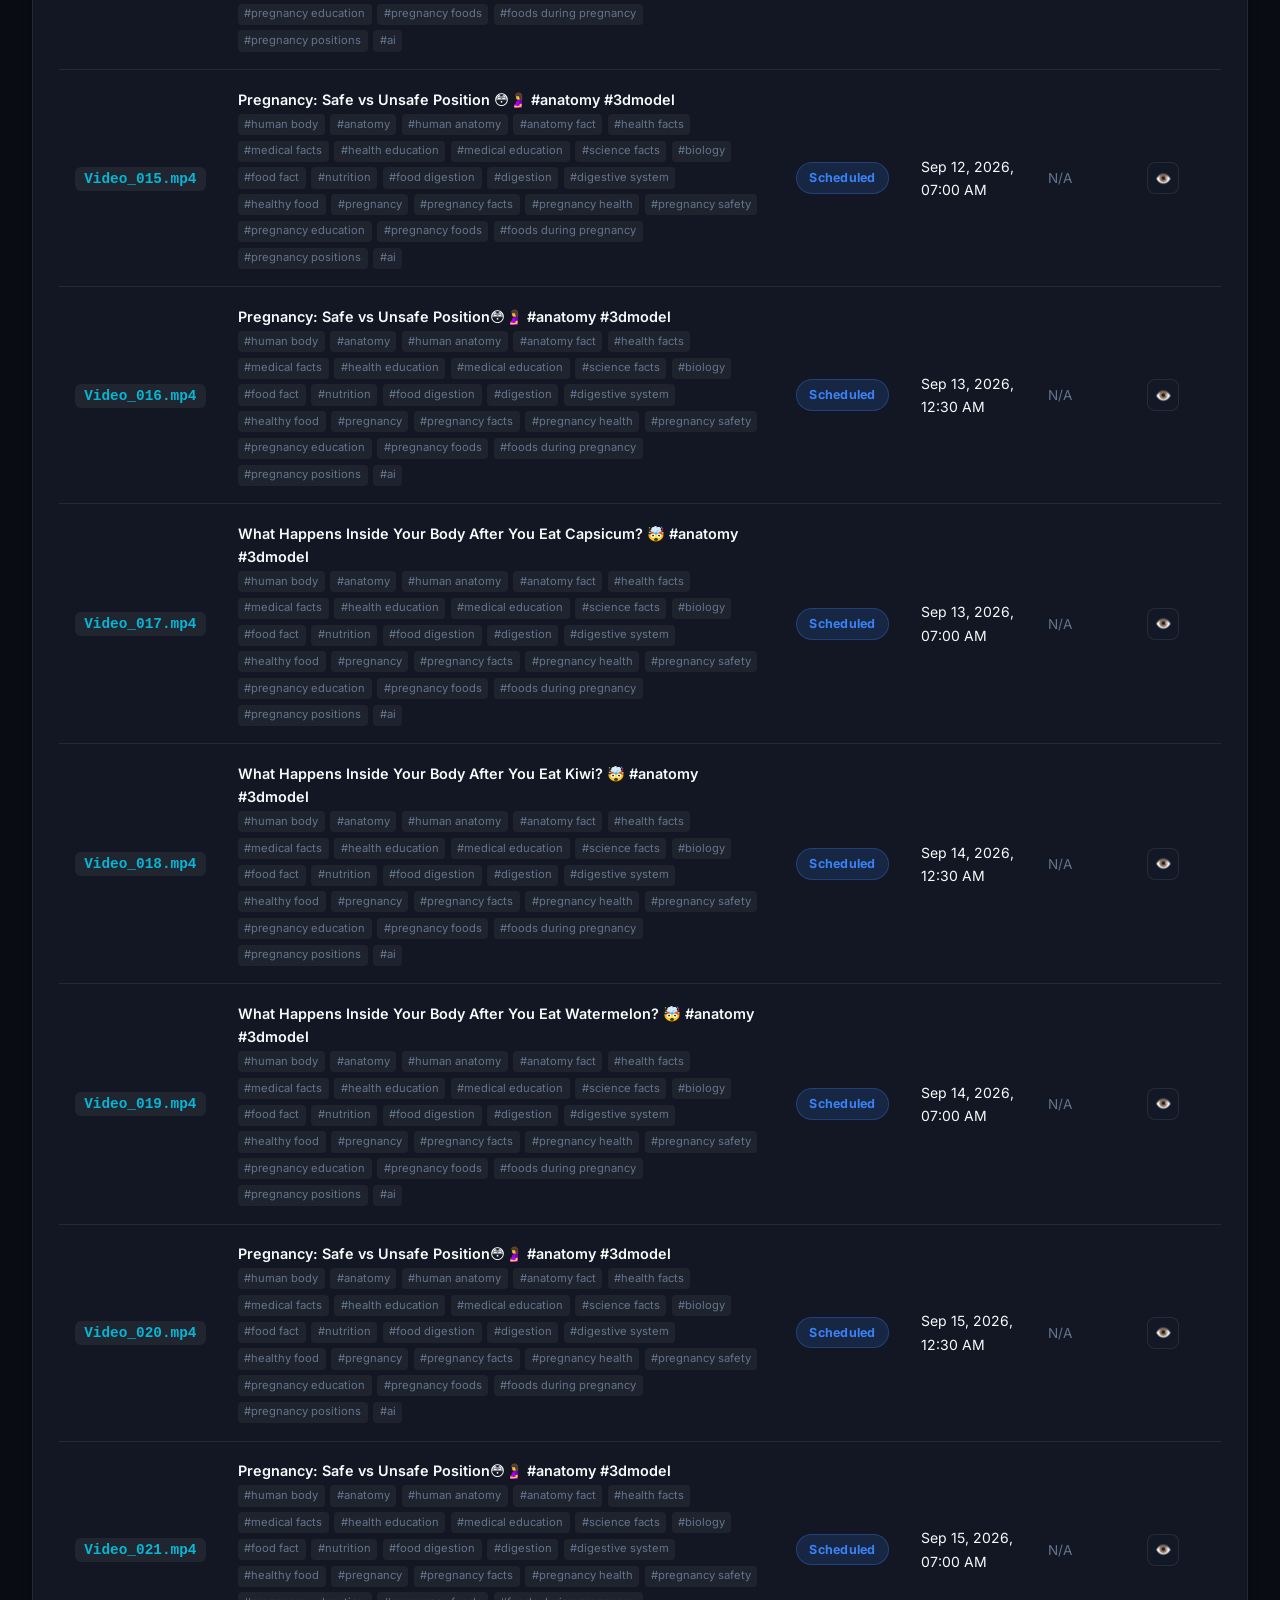
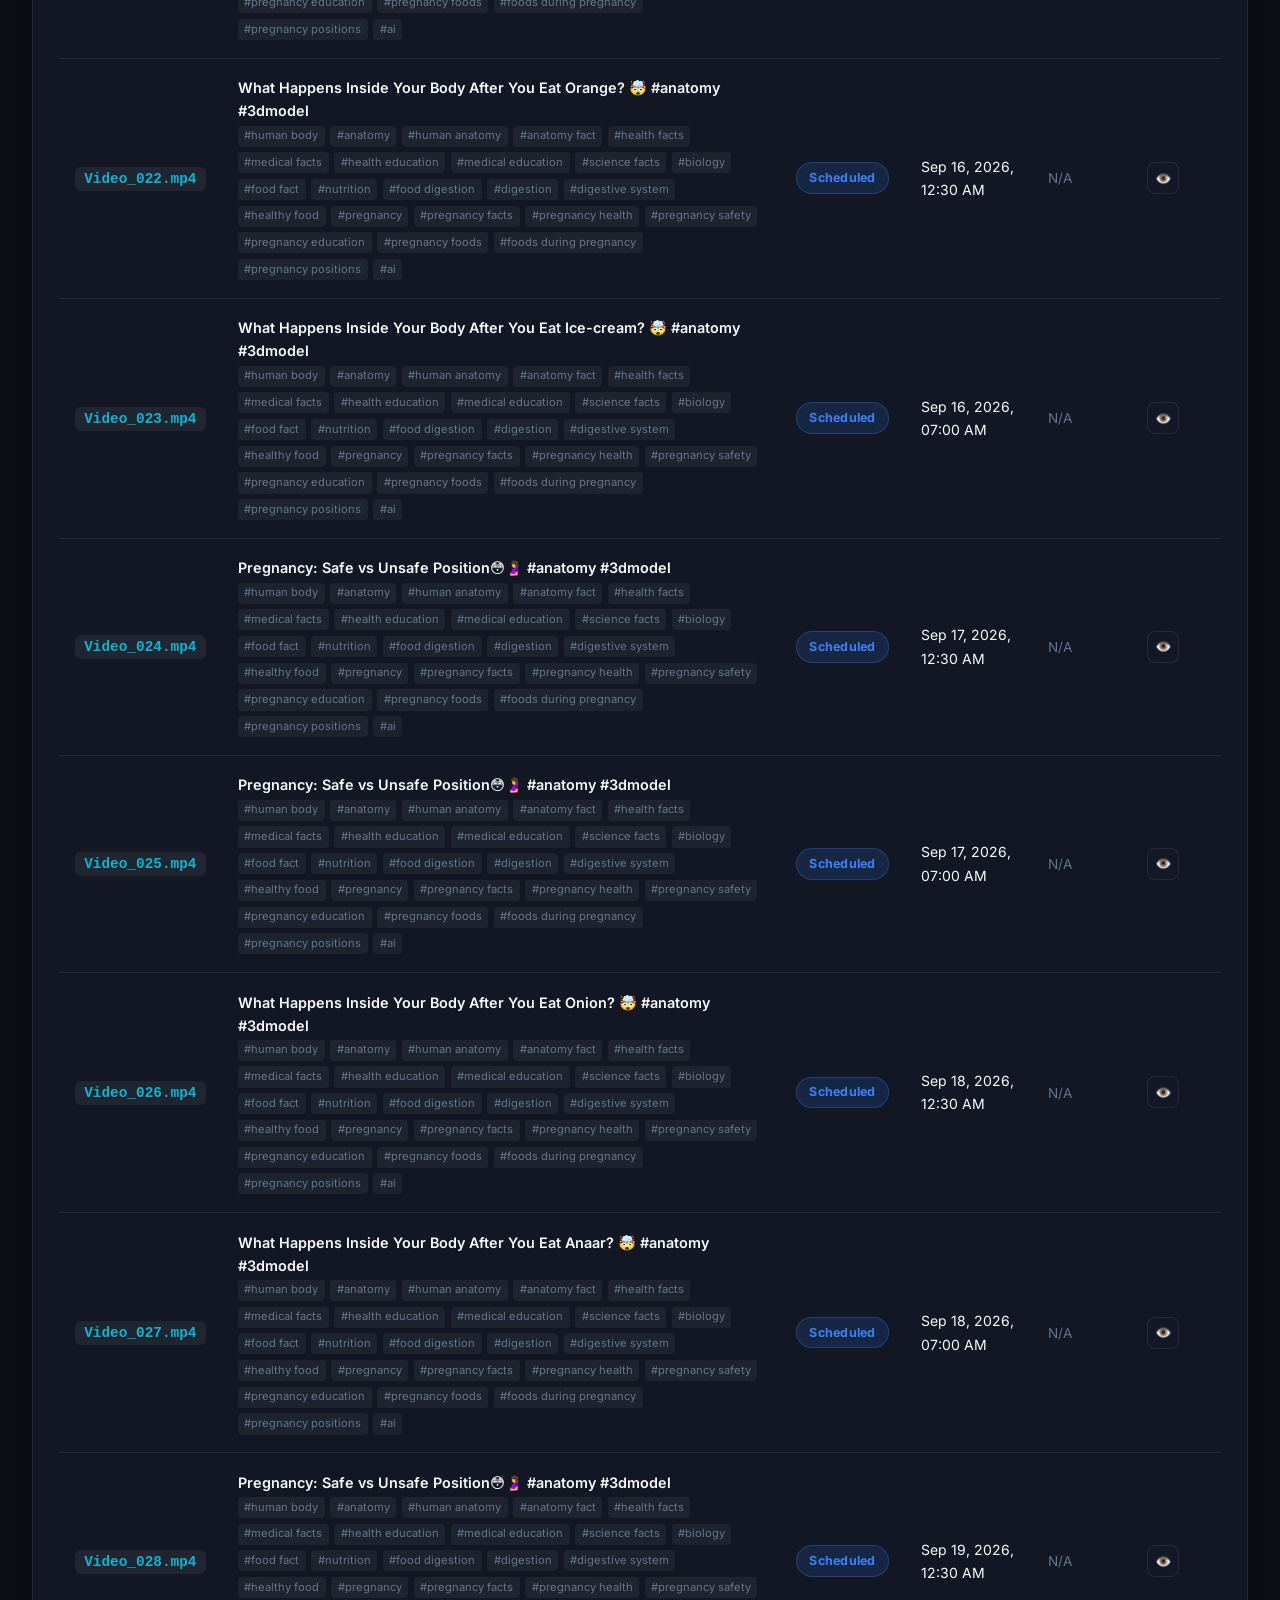
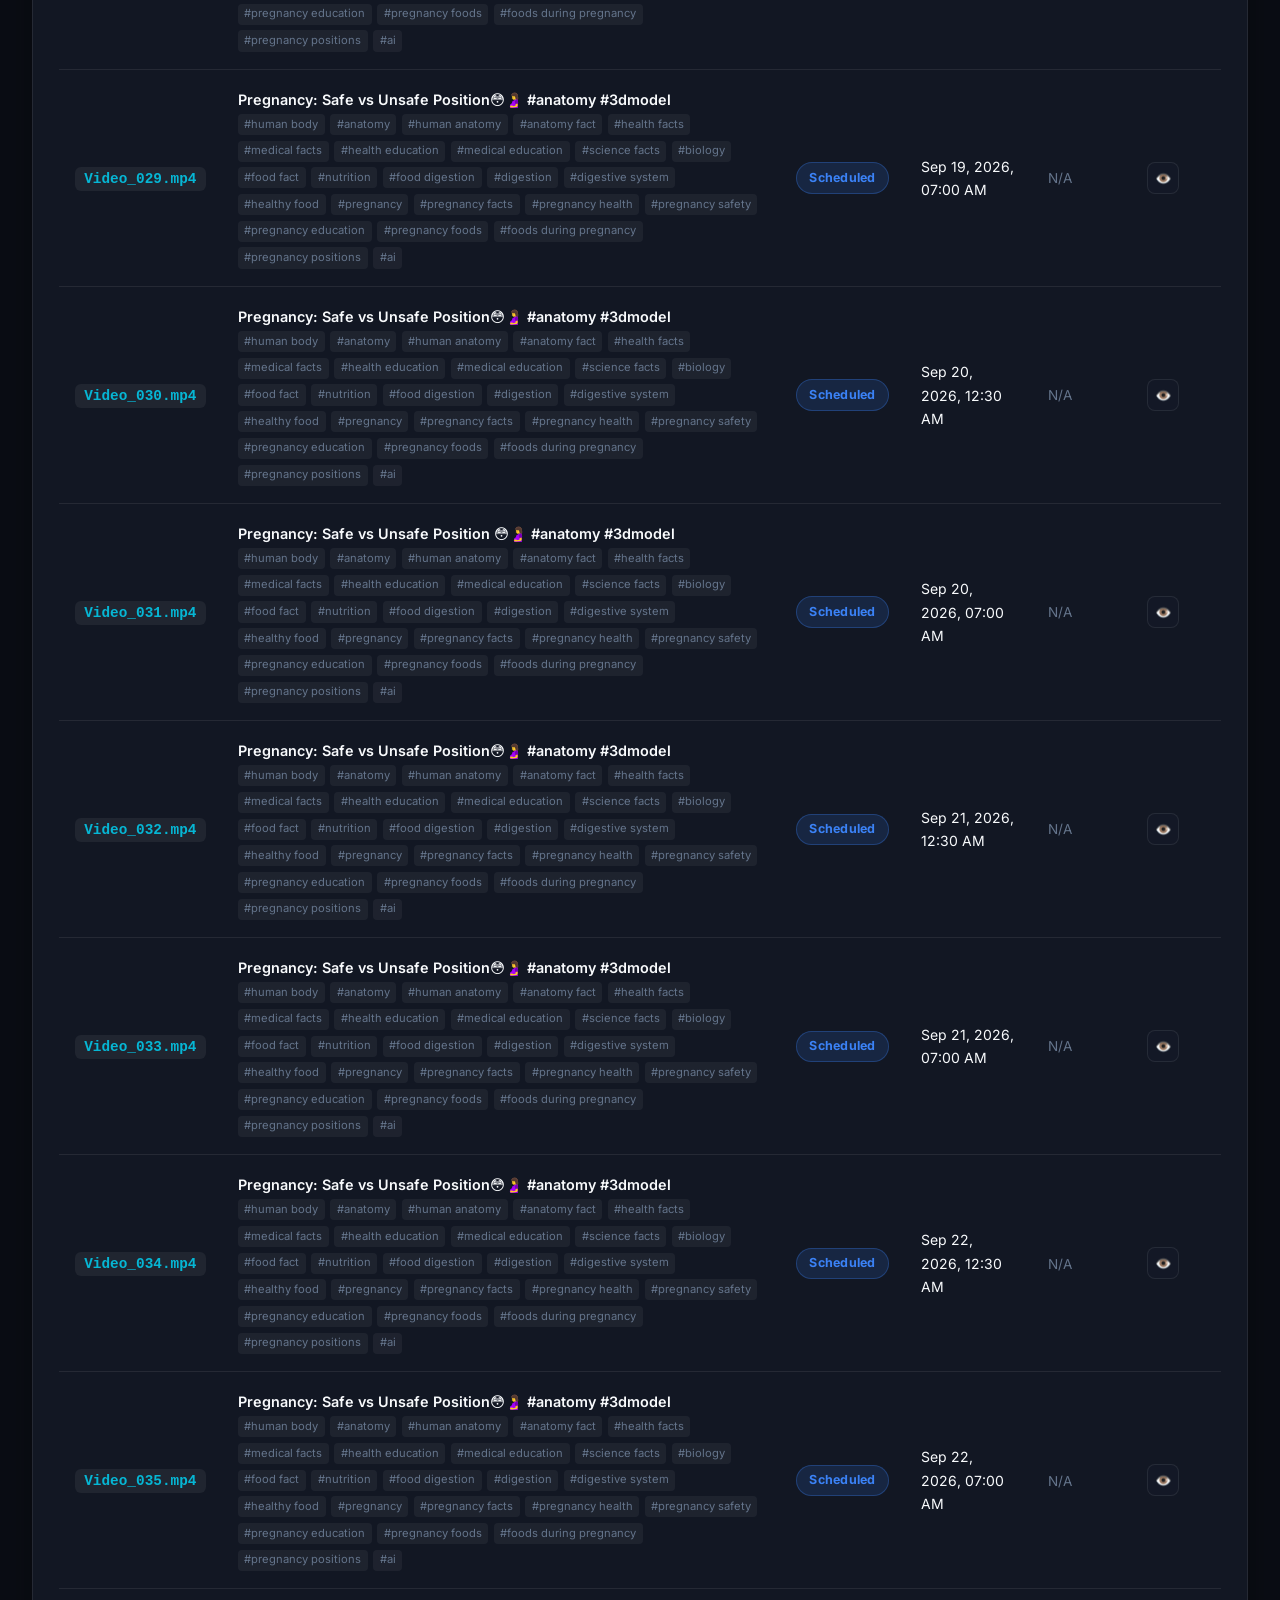
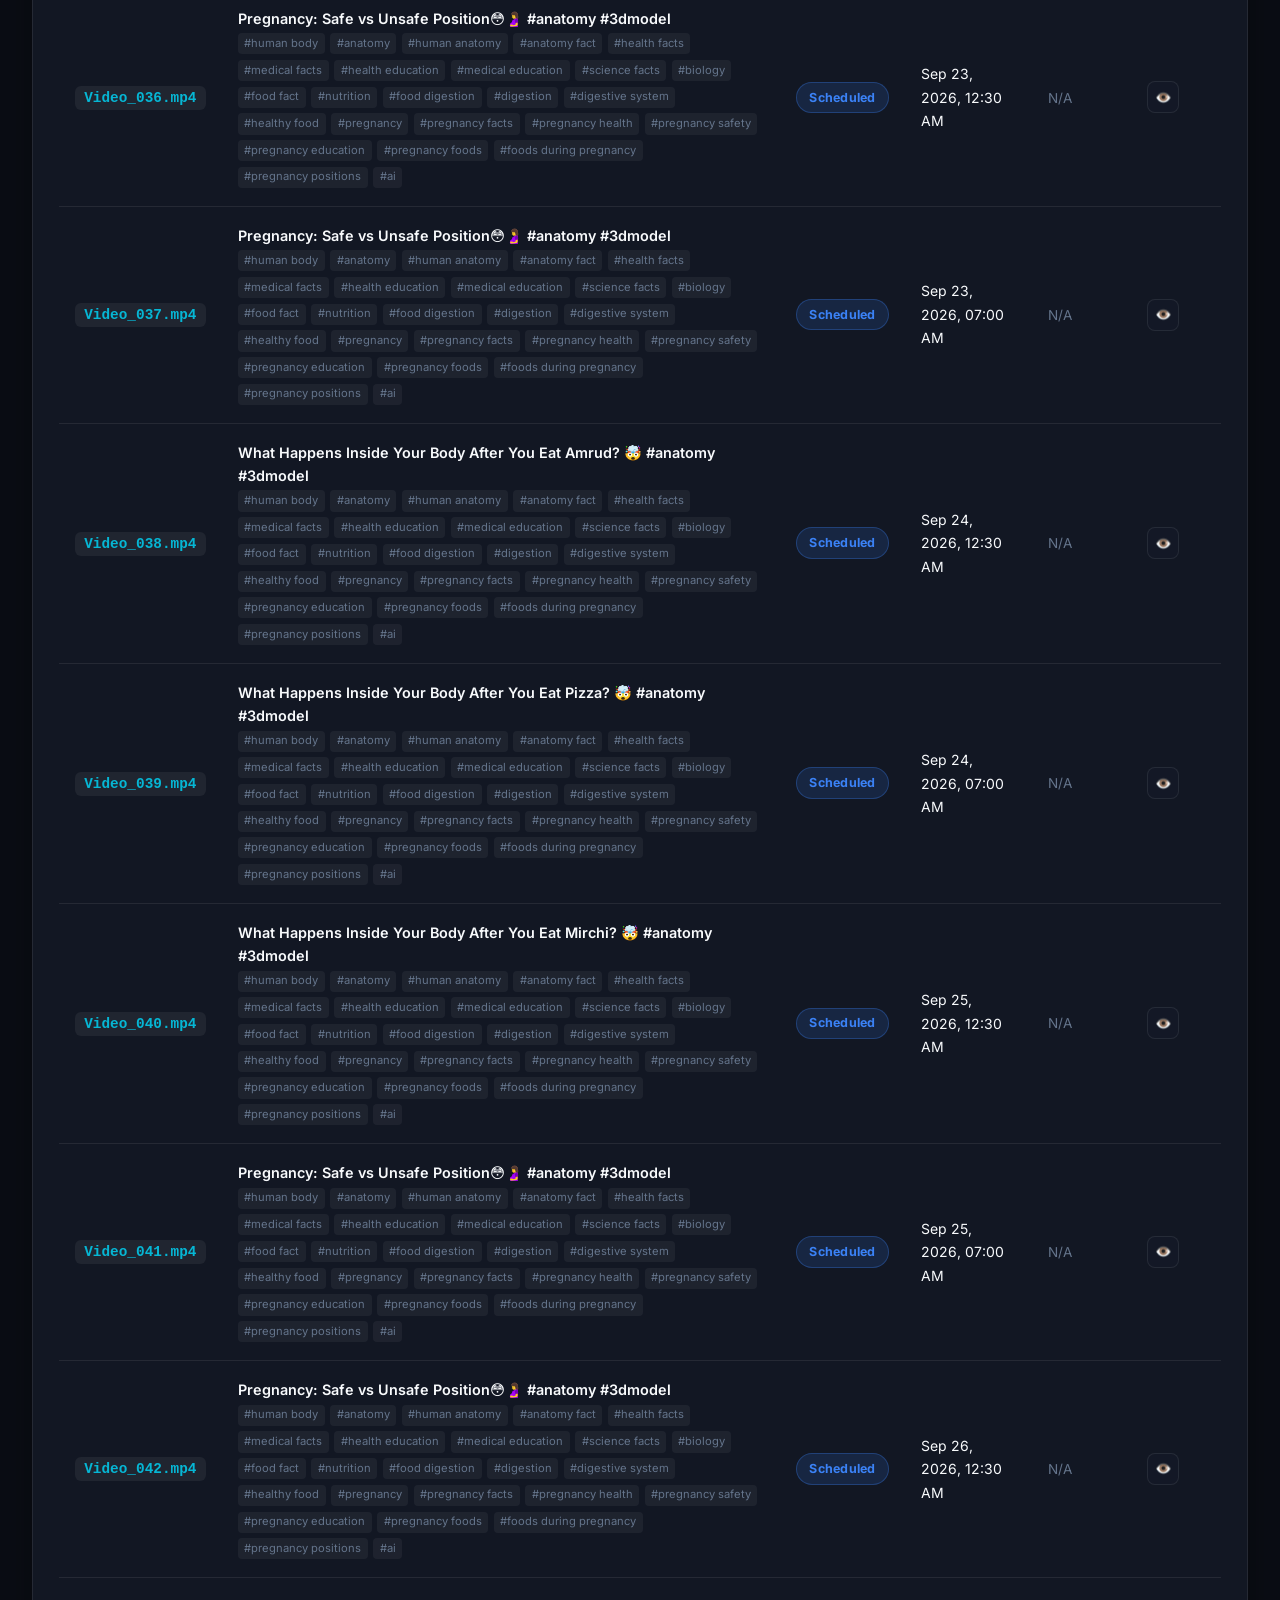
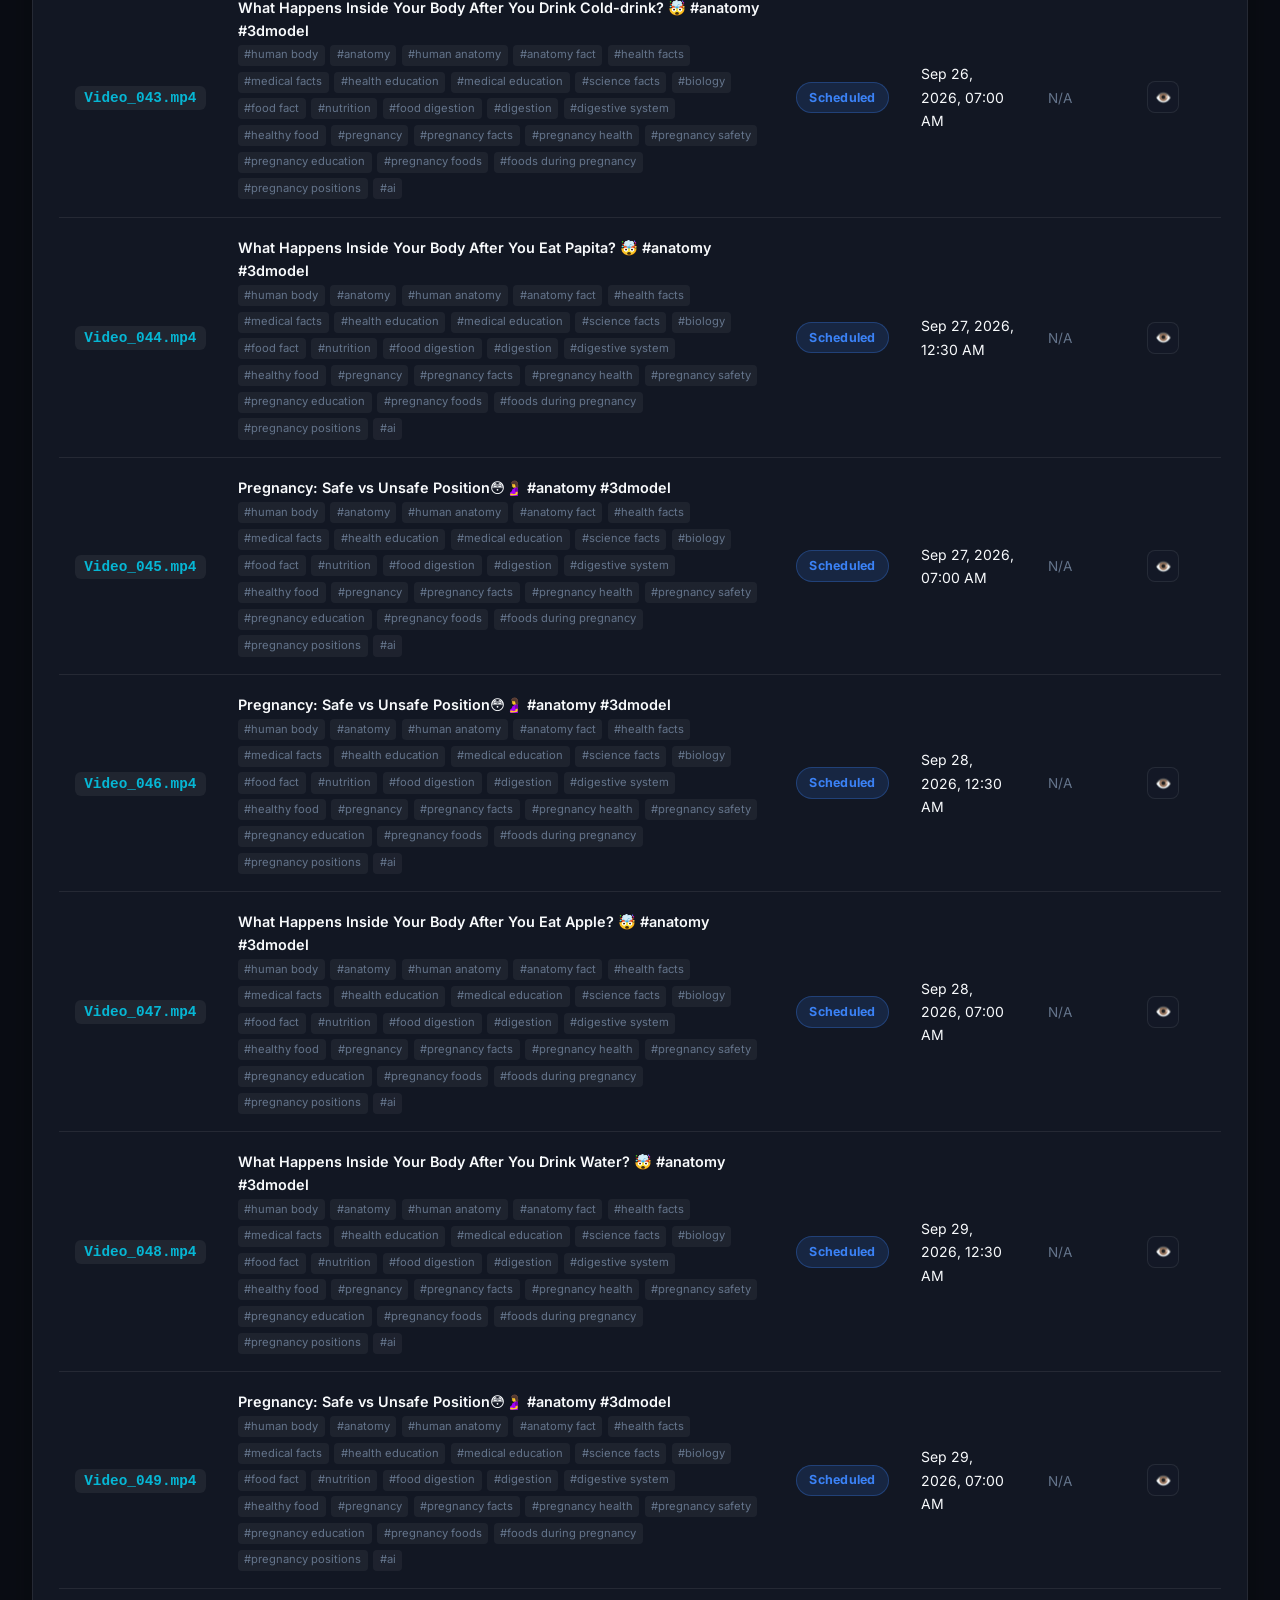
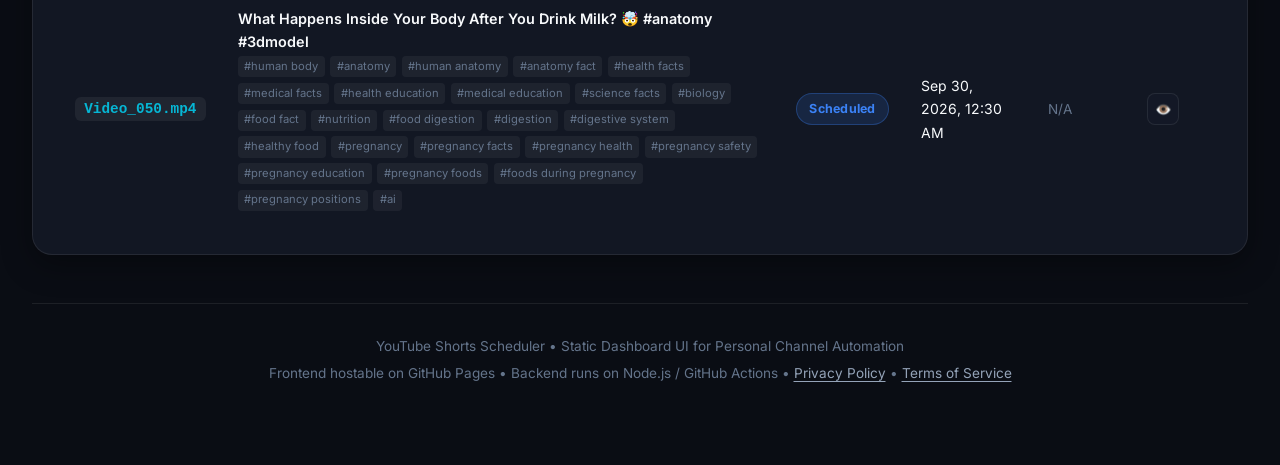
==== commit 3917fec5: "feat: initialize video scheduling system with automated workflow, data storage, and frontend dashboa" ====
--- a/frontend/index.html
+++ b/frontend/index.html
@@ -134,8 +134,8 @@
               <div class="form-group">
                 <label>Upload Times (IST - Asia/Kolkata)</label>
                 <div style="display: flex; gap: 0.5rem;">
-                  <input type="time" id="sched-time-1" class="form-input" value="12:30" style="flex: 1;">
-                  <input type="time" id="sched-time-2" class="form-input" value="19:30" style="flex: 1;">
+                  <input type="time" id="sched-time-1" class="form-input" value="06:00" style="flex: 1;">
+                  <input type="time" id="sched-time-2" class="form-input" value="12:30" style="flex: 1;">
                 </div>
               </div>
 
